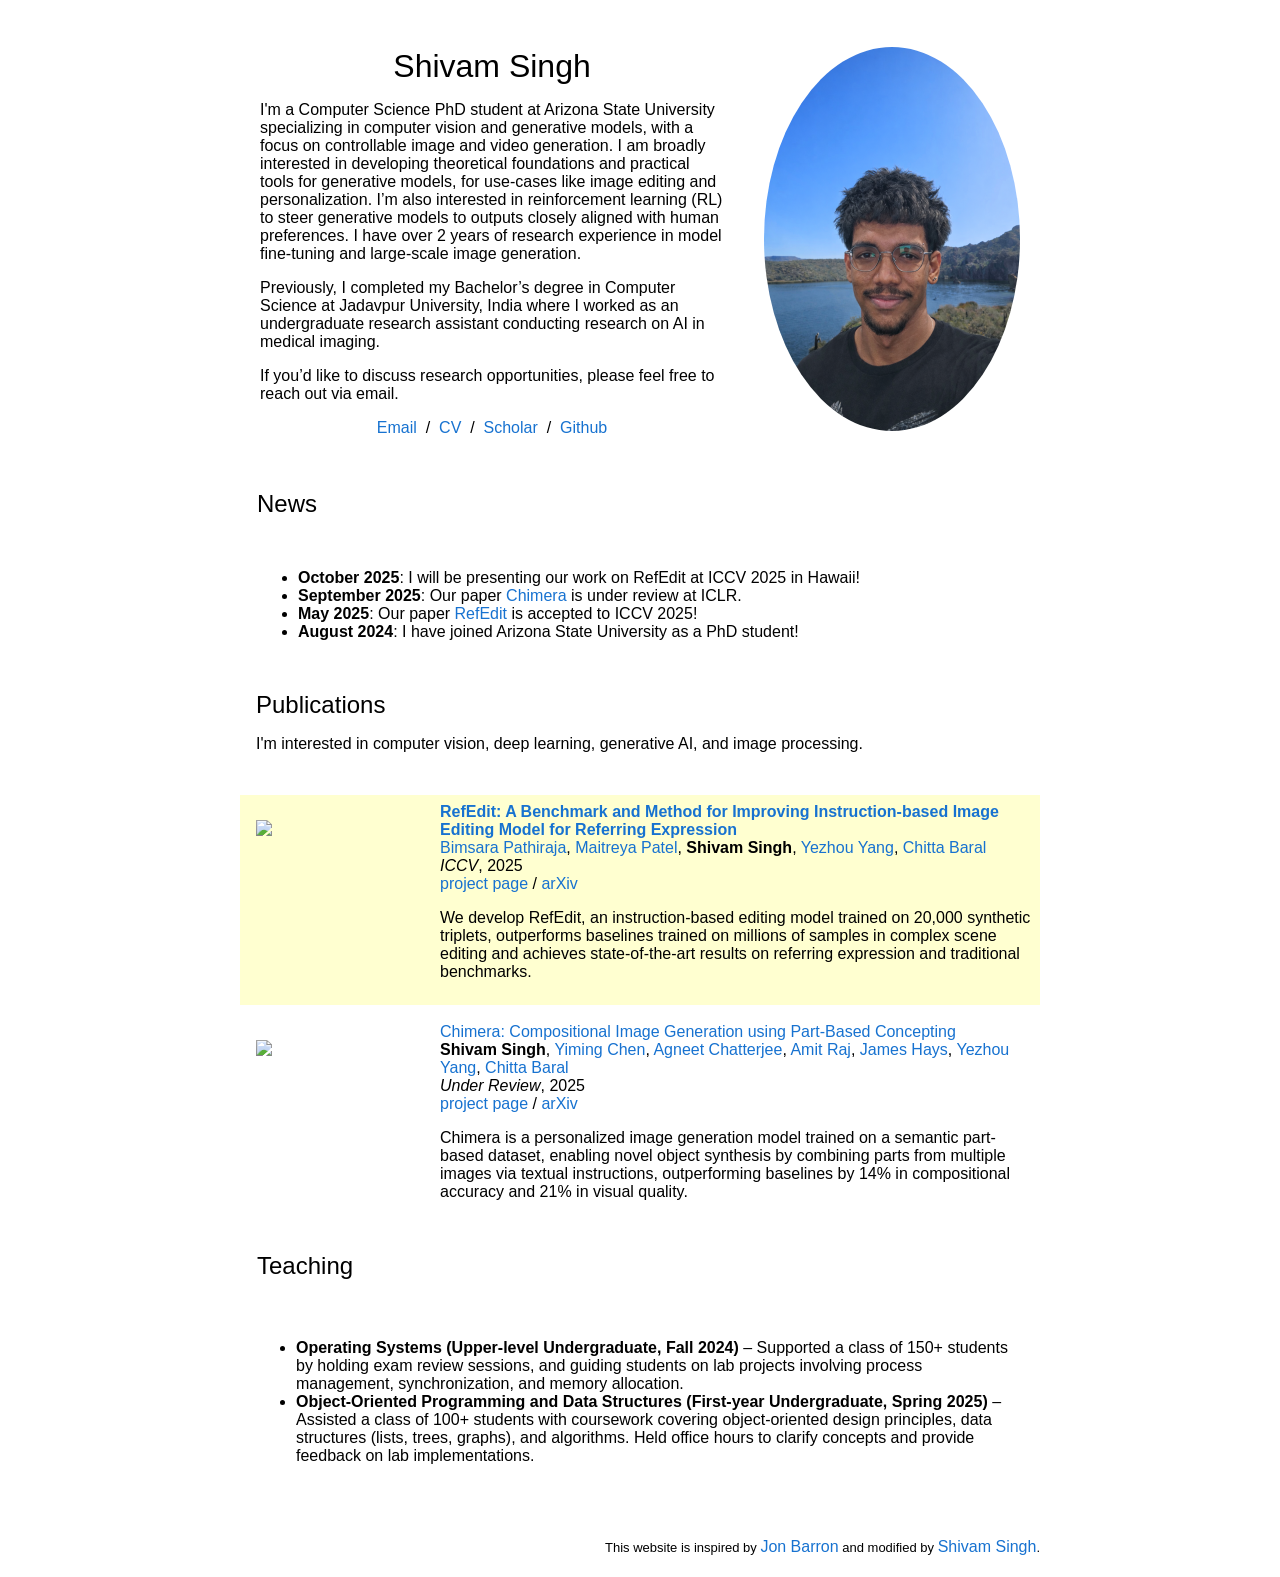
==== index.html @ a2d361d3 "updated pfp" ====
<!DOCTYPE HTML>
<html lang="en">

<head>
  <meta http-equiv="Content-Type" content="text/html; charset=UTF-8">

  <title>Shivam Singh</title>

  <meta name="author" content="Shivam Singh">
  <meta name="viewport" content="width=device-width, initial-scale=1">
  <link rel="shortcut icon" href="images/favicon/favicon.ico" type="image/x-icon">
  <link rel="stylesheet" type="text/css" href="stylesheet.css">

</head>

<body>
  <table
    style="width:100%;max-width:800px;border:0px;border-spacing:0px;border-collapse:separate;margin-right:auto;margin-left:auto;">
    <tbody>
      <tr style="padding:0px">
        <td style="padding:0px">
          <table
            style="width:100%;border:0px;border-spacing:0px;border-collapse:separate;margin-right:auto;margin-left:auto;">
            <tbody>
              <tr style="padding:0px">
                <td style="padding:2.5%;width:63%;vertical-align:middle">
                  <p class="name" style="text-align: center;">
                    Shivam Singh
                  </p>
                  <p>
                    <!-- I'm a Computer Science PhD student at <a href="https://deepmind.google/">Arizona State University/a> in San Francisco, where I lead a small team that mostly works on <a href="https://www.matthewtancik.com/nerf">NeRF</a>.
		At Google I've worked on <a href="https://www.google.com/glass/start/">Glass</a>,  <a href="https://ai.googleblog.com/2014/04/lens-blur-in-new-google-camera-app.html">Lens Blur</a>, <a href="https://ai.googleblog.com/2014/10/hdr-low-light-and-high-dynamic-range.html">HDR+</a>, <a href="https://blog.google/products/google-ar-vr/introducing-next-generation-jump/">VR</a>, <a href="https://ai.googleblog.com/2017/10/portrait-mode-on-pixel-2-and-pixel-2-xl.html">Portrait Mode</a>, <a href="https://ai.googleblog.com/2020/12/portrait-light-enhancing-portrait.html">Portrait Light</a>, <a href="https://blog.google/products/maps/three-maps-updates-io-2022/">Maps</a>, and <a href="https://research.google/blog/bringing-3d-shoppable-products-online-with-generative-ai/">Shopping</a>.
		I did my PhD at <a href="http://www.eecs.berkeley.edu/">UC Berkeley</a>, where I was advised by <a href="http://www.cs.berkeley.edu/~malik/">Jitendra Malik</a>.
		I've received the <a href="https://www.thecvf.com/?page_id=413#YRA">PAMI Young Researcher Award</a>. -->

                    I'm a Computer Science PhD student at Arizona State University specializing in computer vision and
                    generative models, with a focus on controllable
                    image and video generation. I am broadly interested in developing theoretical foundations and
                    practical tools for
                    generative models, for use-cases like image editing and personalization. I’m also interested in
                    reinforcement
                    learning (RL) to steer generative models to outputs closely aligned with human
                    preferences. I have over 2
                    years of research experience in model fine-tuning and large-scale image generation.
                  </p>
                  <p>Previously, I completed my Bachelor’s degree in Computer Science at Jadavpur University, India
                    where I worked as an undergraduate research assistant conducting research on AI in medical imaging.
                  </p>
                  <p>If you’d like to discuss research opportunities, please feel free to reach out via email.</p>

                  <p style="text-align:center">
                    <a href="mailto:ssing631@asu.edu">Email</a> &nbsp;/&nbsp;
                    <a href="data/CV_shibu__Copy_.pdf">CV</a> &nbsp;/&nbsp;
                    <a href="https://scholar.google.com/citations?user=wT13mC4AAAAJ&hl=en">Scholar</a> &nbsp;/&nbsp;
                    <a href="https://github.com/shivamsingh-gpu/">Github</a>
                  </p>
                </td>
                <td style="padding:2.5%;width:37%;max-width:37%">
                  <a href="images/pfp.png"><img style="width:100%;max-width:100%;object-fit: cover; border-radius: 50%;"
                      alt="profile photo" src="images/pfp.png" class="hoverZoomLink"></a>
                </td>
              </tr>
            </tbody>
          </table>
          <table style="width:100%; margin:0 auto; border:0; border-spacing:0; padding:16px;">
            <tbody>
              <tr>
                <td>
                  <h2>News</h2>
                </td>
              </tr>
            </tbody>
          </table>
          <table>
            <tr>
              <td style="padding:16px;width:100%;vertical-align:middle">
                <ul>
                  <li><strong>October 2025</strong>: I will be presenting our work on RefEdit at ICCV 2025 in Hawaii!
                  </li>
                  <li><strong>September 2025</strong>: Our paper <a
                      href="https://chimera-compositional-image-generation.vercel.app">Chimera</a> is under review at
                    ICLR.</li>
                  <li><strong>May 2025</strong>: Our paper <a href="https://refedit.vercel.app">RefEdit</a> is accepted
                    to ICCV 2025!</li>
                  <li><strong>August 2024</strong>: I have joined Arizona State University as a PhD student!</li>
                </ul>
              </td>
            </tr>
          </table>


          <table
            style="width:100%;border:0px;border-spacing:0px;border-collapse:separate;margin-right:auto;margin-left:auto;">
            <tbody>
              <tr>
                <td style="padding:16px;width:100%;vertical-align:middle">
                  <h2>Publications</h2>
                  <p>
                    I'm interested in computer vision, deep learning, generative AI, and image processing.
                  </p>
                </td>
              </tr>
            </tbody>
          </table>
          <table
            style="width:100%;border:0px;border-spacing:0px 10px;border-collapse:separate;margin-right:auto;margin-left:auto;">
            <tbody>


              <tr onmouseout="bolt3d_stop()" onmouseover="bolt3d_start()" bgcolor="#ffffd0">
                <td style="padding:16px;width:20%;vertical-align:middle">
                  <div class="one">
                    <img src='images/eval2.pdf' width="160">
                  </div>
                  <script type="text/javascript">
                    function bolt3d_start() {
                      document.getElementById('bolt3d_image').style.opacity = "1";
                    }

                    function bolt3d_stop() {
                      document.getElementById('bolt3d_image').style.opacity = "0";
                    }
                    bolt3d_stop()
                  </script>
                </td>
                <td style="padding:8px;width:80%;vertical-align:middle">
                  <a href="https://refedit.vercel.app">
                    <span class="papertitle">RefEdit: A Benchmark and Method for Improving Instruction-based Image
                      Editing Model for Referring Expression</span>
                  </a>
                  <br>
                  <a href="https://scholar.google.com/citations?hl=en&user=7ViSGnIAAAAJ">Bimsara Pathiraja</a>,
                  <a href="https://maitreyapatel.com">Maitreya Patel</a>,
                  <strong>Shivam Singh</strong>,
                  <a href="https://faculty.engineering.asu.edu/yezhouyang/">Yezhou Yang</a>,

                  <a href="https://scholar.google.com/citations?user=9Yd716IAAAAJ&hl=en">Chitta Baral</a>
                  <br>
                  <em>ICCV</em>, 2025
                  <br>
                  <a href="https://refedit.vercel.app">project page</a>
                  /
                  <a href="https://arxiv.org/pdf/2506.03448">arXiv</a>
                  <p></p>
                  <p>
                    We develop RefEdit, an instruction-based editing model trained on 20,000 synthetic triplets,
                    outperforms baselines trained on millions of samples in complex scene editing and achieves
                    state-of-the-art results on referring expression and traditional benchmarks.
                  </p>
                </td>
              </tr>


              <tr onmouseout="ever_stop()" onmouseover="ever_start()">
                <td style="padding:16px;width:20%;vertical-align:middle">
                  <div class="one">
                    <div class="two" id='ever_image'>
                      <img src='images/teaser-figure.drawio.png' width=100%>
                    </div>
                    <img src='images/teaser-figure.drawio.png' width=100%>
                  </div>
                  <script type="text/javascript">
                    function ever_start() {
                      document.getElementById('ever_image').style.opacity = "1";
                    }

                    function ever_stop() {
                      document.getElementById('ever_image').style.opacity = "0";
                    }
                    ever_stop()
                  </script>
                </td>
                <td style="padding:8px;width:80%;vertical-align:middle">
                  <a href="https://chimera-compositional-image-generation.vercel.app>
                    <span class=" papertitle">Chimera: Compositional Image Generation using Part-Based Concepting
                    </span>
                  </a>
                  <br>
                  <strong>Shivam Singh</strong>,
                  <a href="https://spectraorder.github.io">Yiming Chen</a>,
                  <a href="https://agneetchatterjee.com">Agneet Chatterjee</a>,
                  <a href="https://dorverbin.github.io/">Amit Raj</a>,
                  <a href="https://scholar.google.com/citations?user=ozNFrecAAAAJ&hl=en">James Hays</a>,
                  <a href="https://faculty.engineering.asu.edu/yezhouyang/">Yezhou Yang</a>,
                  <a href="https://scholar.google.com/citations?user=9Yd716IAAAAJ&hl=en">Chitta Baral</a>
                  <br>
                  <em>Under Review</em>, 2025 &nbsp
                  <br>
                  <a href="https://chimera-compositional-image-generation.vercel.app">project page</a>
                  /
                  <a href="https://arxiv.org/abs/2510.18083">arXiv</a>
                  <p></p>
                  <p>
                    Chimera is a personalized image generation model trained on a semantic part-based dataset, enabling
                    novel object synthesis by combining parts from multiple images via textual instructions,
                    outperforming baselines by 14% in compositional accuracy and 21% in visual quality.
                  </p>
                </td>
              </tr>

            </tbody>
          </table>
          <table style="width:100%; margin:0 auto; border:0; border-spacing:0; padding:16px;">
            <tbody>
              <tr>
                <td>
                  <h2>Teaching</h2>
                </td>
              </tr>
            </tbody>
          </table>
          <table
            style="width:100%;border:0px;border-spacing:0px 10px;border-collapse:separate;margin-right:auto;margin-left:auto;">
            <tbody>
              <tr>
                <td style="padding:16px;width:100%;vertical-align:middle">
                  <ul>
                    <li>
                      <strong>Operating Systems (Upper-level Undergraduate, Fall 2024)</strong> – Supported a class of
                      150+ students by holding exam review sessions, and guiding students on lab projects involving
                      process management, synchronization, and memory allocation.
                    </li>
                    <li>
                      <strong>Object-Oriented Programming and Data Structures (First-year Undergraduate, Spring
                        2025)</strong> – Assisted a class of 100+ students with coursework covering object-oriented
                      design principles, data structures (lists, trees, graphs), and algorithms. Held office hours to
                      clarify concepts and provide feedback on lab implementations.
                    </li>
                  </ul>
                </td>
              </tr>
            </tbody>
          </table>
          <table
            style="width:100%;border:0px;border-spacing:0px;border-collapse:separate;margin-right:auto;margin-left:auto;">
            <tbody>
              <tr>
                <td style="padding:0px">
                  <br>
                  <p style="text-align:right;font-size:small;">
                    This website is inspired by <a href="http://jonbarron.github.io">Jon Barron</a> and modified by <a
                      href=mailto:ssing631@asu.edu>Shivam Singh</a>.

                  </p>
                </td>
              </tr>
            </tbody>
          </table>
        </td>
      </tr>
  </table>
</body>

</html>
---- stylesheet.css ----
/* latin-ext */
@font-face {
  font-family: 'Lato';
  font-style: italic;
  font-weight: 400;
  src: local('Lato Italic'), local('Lato-Italic'), url(https://fonts.gstatic.com/s/lato/v15/S6u8w4BMUTPHjxsAUi-qNiXg7eU0.woff2) format('woff2');
  unicode-range: U+0100-024F, U+0259, U+1E00-1EFF, U+2020, U+20A0-20AB, U+20AD-20CF, U+2113, U+2C60-2C7F, U+A720-A7FF;
}
/* latin */
@font-face {
  font-family: 'Lato';
  font-style: italic;
  font-weight: 400;
  src: local('Lato Italic'), local('Lato-Italic'), url(https://fonts.gstatic.com/s/lato/v15/S6u8w4BMUTPHjxsAXC-qNiXg7Q.woff2) format('woff2');
  unicode-range: U+0000-00FF, U+0131, U+0152-0153, U+02BB-02BC, U+02C6, U+02DA, U+02DC, U+2000-206F, U+2074, U+20AC, U+2122, U+2191, U+2193, U+2212, U+2215, U+FEFF, U+FFFD;
}
/* latin-ext */
@font-face {
  font-family: 'Lato';
  font-style: italic;
  font-weight: 700;
  src: local('Lato Bold Italic'), local('Lato-BoldItalic'), url(https://fonts.gstatic.com/s/lato/v15/S6u_w4BMUTPHjxsI5wq_FQftx9897sxZ.woff2) format('woff2');
  unicode-range: U+0100-024F, U+0259, U+1E00-1EFF, U+2020, U+20A0-20AB, U+20AD-20CF, U+2113, U+2C60-2C7F, U+A720-A7FF;
}
/* latin */
@font-face {
  font-family: 'Lato';
  font-style: italic;
  font-weight: 700;
  src: local('Lato Bold Italic'), local('Lato-BoldItalic'), url(https://fonts.gstatic.com/s/lato/v15/S6u_w4BMUTPHjxsI5wq_Gwftx9897g.woff2) format('woff2');
  unicode-range: U+0000-00FF, U+0131, U+0152-0153, U+02BB-02BC, U+02C6, U+02DA, U+02DC, U+2000-206F, U+2074, U+20AC, U+2122, U+2191, U+2193, U+2212, U+2215, U+FEFF, U+FFFD;
}
/* latin-ext */
@font-face {
  font-family: 'Lato';
  font-style: normal;
  font-weight: 400;
  src: local('Lato Regular'), local('Lato-Regular'), url(https://fonts.gstatic.com/s/lato/v15/S6uyw4BMUTPHjxAwXiWtFCfQ7A.woff2) format('woff2');
  unicode-range: U+0100-024F, U+0259, U+1E00-1EFF, U+2020, U+20A0-20AB, U+20AD-20CF, U+2113, U+2C60-2C7F, U+A720-A7FF;
}
/* latin */
@font-face {
  font-family: 'Lato';
  font-style: normal;
  font-weight: 400;
  src: local('Lato Regular'), local('Lato-Regular'), url(https://fonts.gstatic.com/s/lato/v15/S6uyw4BMUTPHjx4wXiWtFCc.woff2) format('woff2');
  unicode-range: U+0000-00FF, U+0131, U+0152-0153, U+02BB-02BC, U+02C6, U+02DA, U+02DC, U+2000-206F, U+2074, U+20AC, U+2122, U+2191, U+2193, U+2212, U+2215, U+FEFF, U+FFFD;
}
/* latin-ext */
@font-face {
  font-family: 'Lato';
  font-style: normal;
  font-weight: 700;
  src: local('Lato Bold'), local('Lato-Bold'), url(https://fonts.gstatic.com/s/lato/v15/S6u9w4BMUTPHh6UVSwaPGQ3q5d0N7w.woff2) format('woff2');
  unicode-range: U+0100-024F, U+0259, U+1E00-1EFF, U+2020, U+20A0-20AB, U+20AD-20CF, U+2113, U+2C60-2C7F, U+A720-A7FF;
}
/* latin */
@font-face {
  font-family: 'Lato';
  font-style: normal;
  font-weight: 700;
  src: local('Lato Bold'), local('Lato-Bold'), url(https://fonts.gstatic.com/s/lato/v15/S6u9w4BMUTPHh6UVSwiPGQ3q5d0.woff2) format('woff2');
  unicode-range: U+0000-00FF, U+0131, U+0152-0153, U+02BB-02BC, U+02C6, U+02DA, U+02DC, U+2000-206F, U+2074, U+20AC, U+2122, U+2191, U+2193, U+2212, U+2215, U+FEFF, U+FFFD;
}

a {
  color: #1772d0;
  text-decoration: none;
}

a:focus,
a:hover {
  color: #f09228;
  text-decoration: none;
}



body,
td,
th,
tr,
p,
a {
  font-family: 'Lato', Verdana, Helvetica, sans-serif;
  font-size: 16px;
}

strong {
  font-family: 'Lato', Verdana, Helvetica, sans-serif;
  font-size: 16px;
}

h2 {
  margin: 0;
  font-weight: normal;
  font-family: 'Lato', Verdana, Helvetica, sans-serif;
  font-size: 24px;
}

.papertitle {
  font-family: 'Lato', Verdana, Helvetica, sans-serif;
  font-size: 16px;
  font-weight: 700;
}

.name {
  padding-top: 20px;
  margin: 0;
  font-family: 'Lato', Verdana, Helvetica, sans-serif;
  font-size: 32px;
}

.one {
  width: 160px;
  height: 160px;
  position: relative;
}

.two {
  width: 160px;
  height: 160px;
  position: absolute;
  transition: opacity .2s ease-in-out;
  -moz-transition: opacity .2s ease-in-out;
  -webkit-transition: opacity .2s ease-in-out;
}

.fade {
  transition: opacity .2s ease-in-out;
  -moz-transition: opacity .2s ease-in-out;
  -webkit-transition: opacity .2s ease-in-out;
}

span.highlight {
  background-color: #ffffd0;
}

.colored-box {
    color: black;
    padding: 20px;
    display: inline-block;
    border-radius: 10px;
}
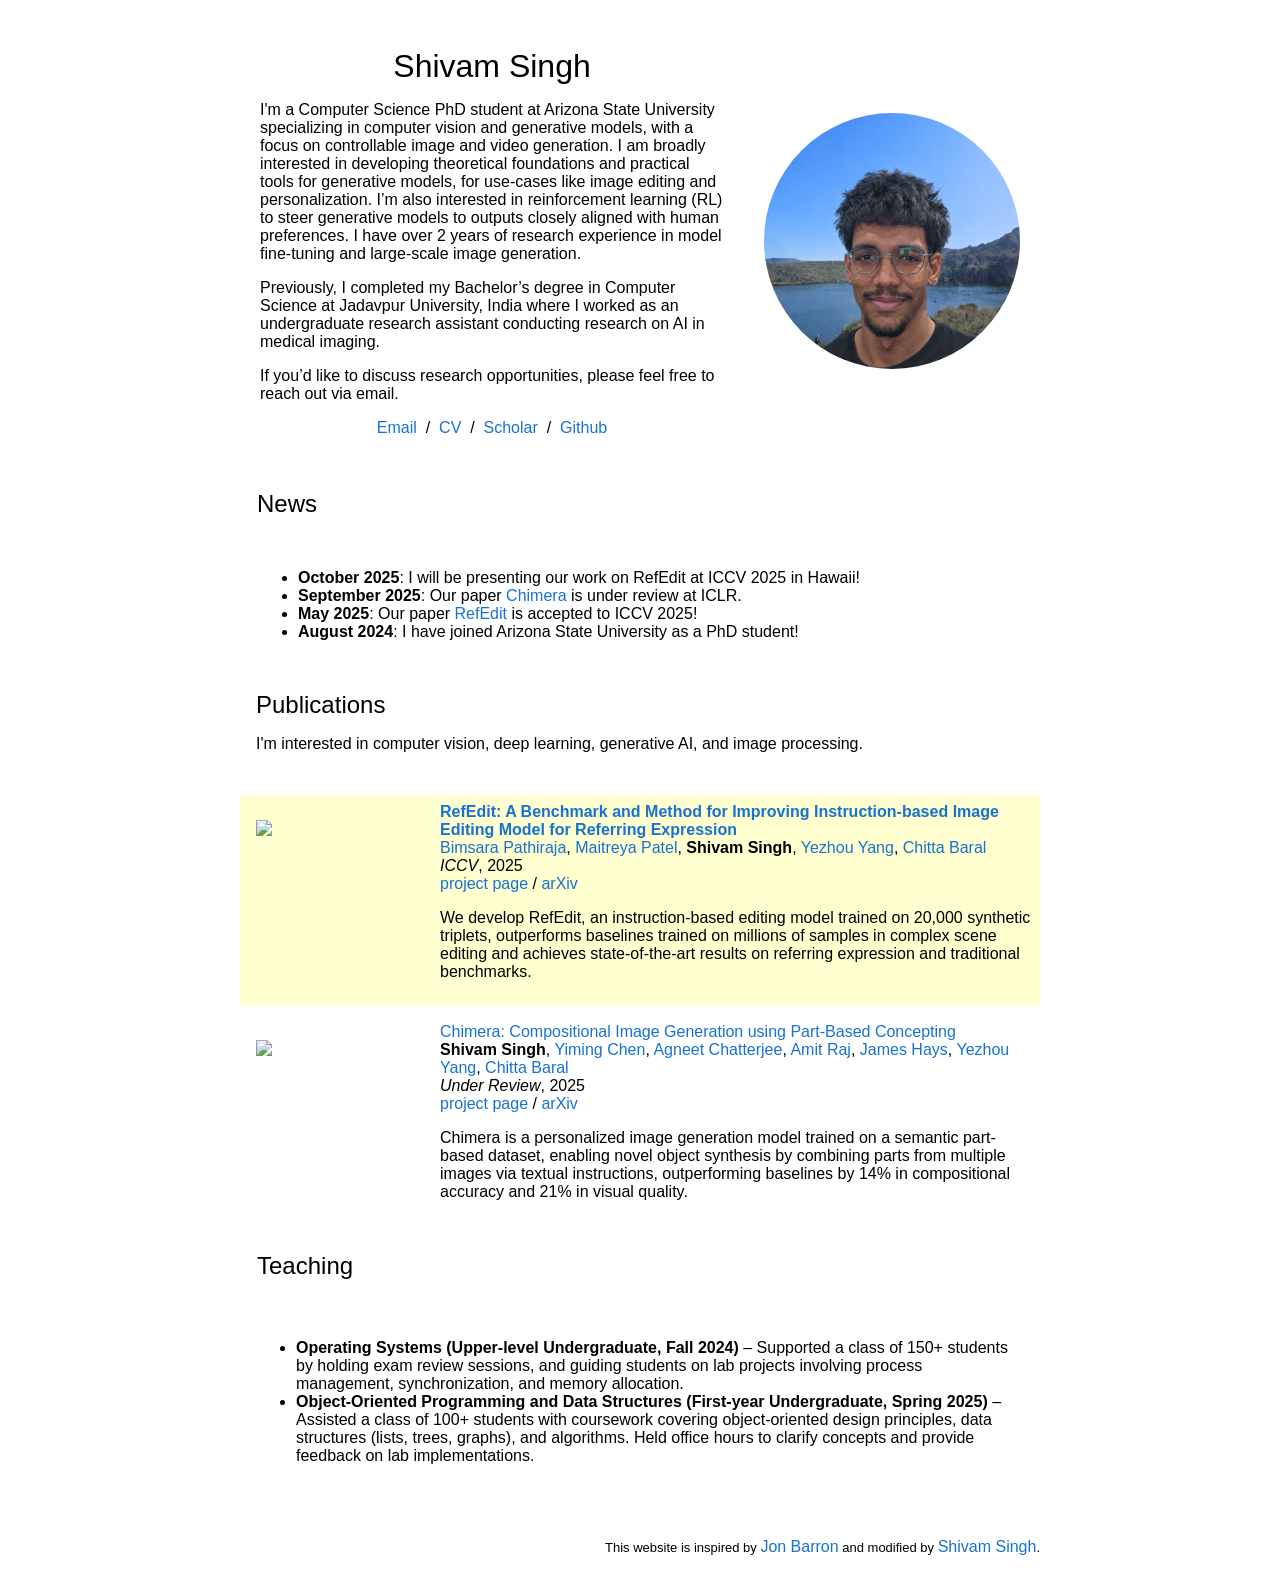
==== commit d55818a8: "updated pfp" ====
--- a/index.html
+++ b/index.html
@@ -56,7 +56,7 @@
                   </p>
                 </td>
                 <td style="padding:2.5%;width:37%;max-width:37%">
-                  <a href="images/pfp.png"><img style="width:100%;max-width:100%;object-fit: cover; border-radius: 50%;"
+                  <a href="images/pfp.png"><img style="width:100%;max-width:100%;aspect-ratio:1 / 1;object-fit:cover;border-radius:50%;display:block;"
                       alt="profile photo" src="images/pfp.png" class="hoverZoomLink"></a>
                 </td>
               </tr>
@@ -251,4 +251,4 @@
   </table>
 </body>
 
-</html>+</html>
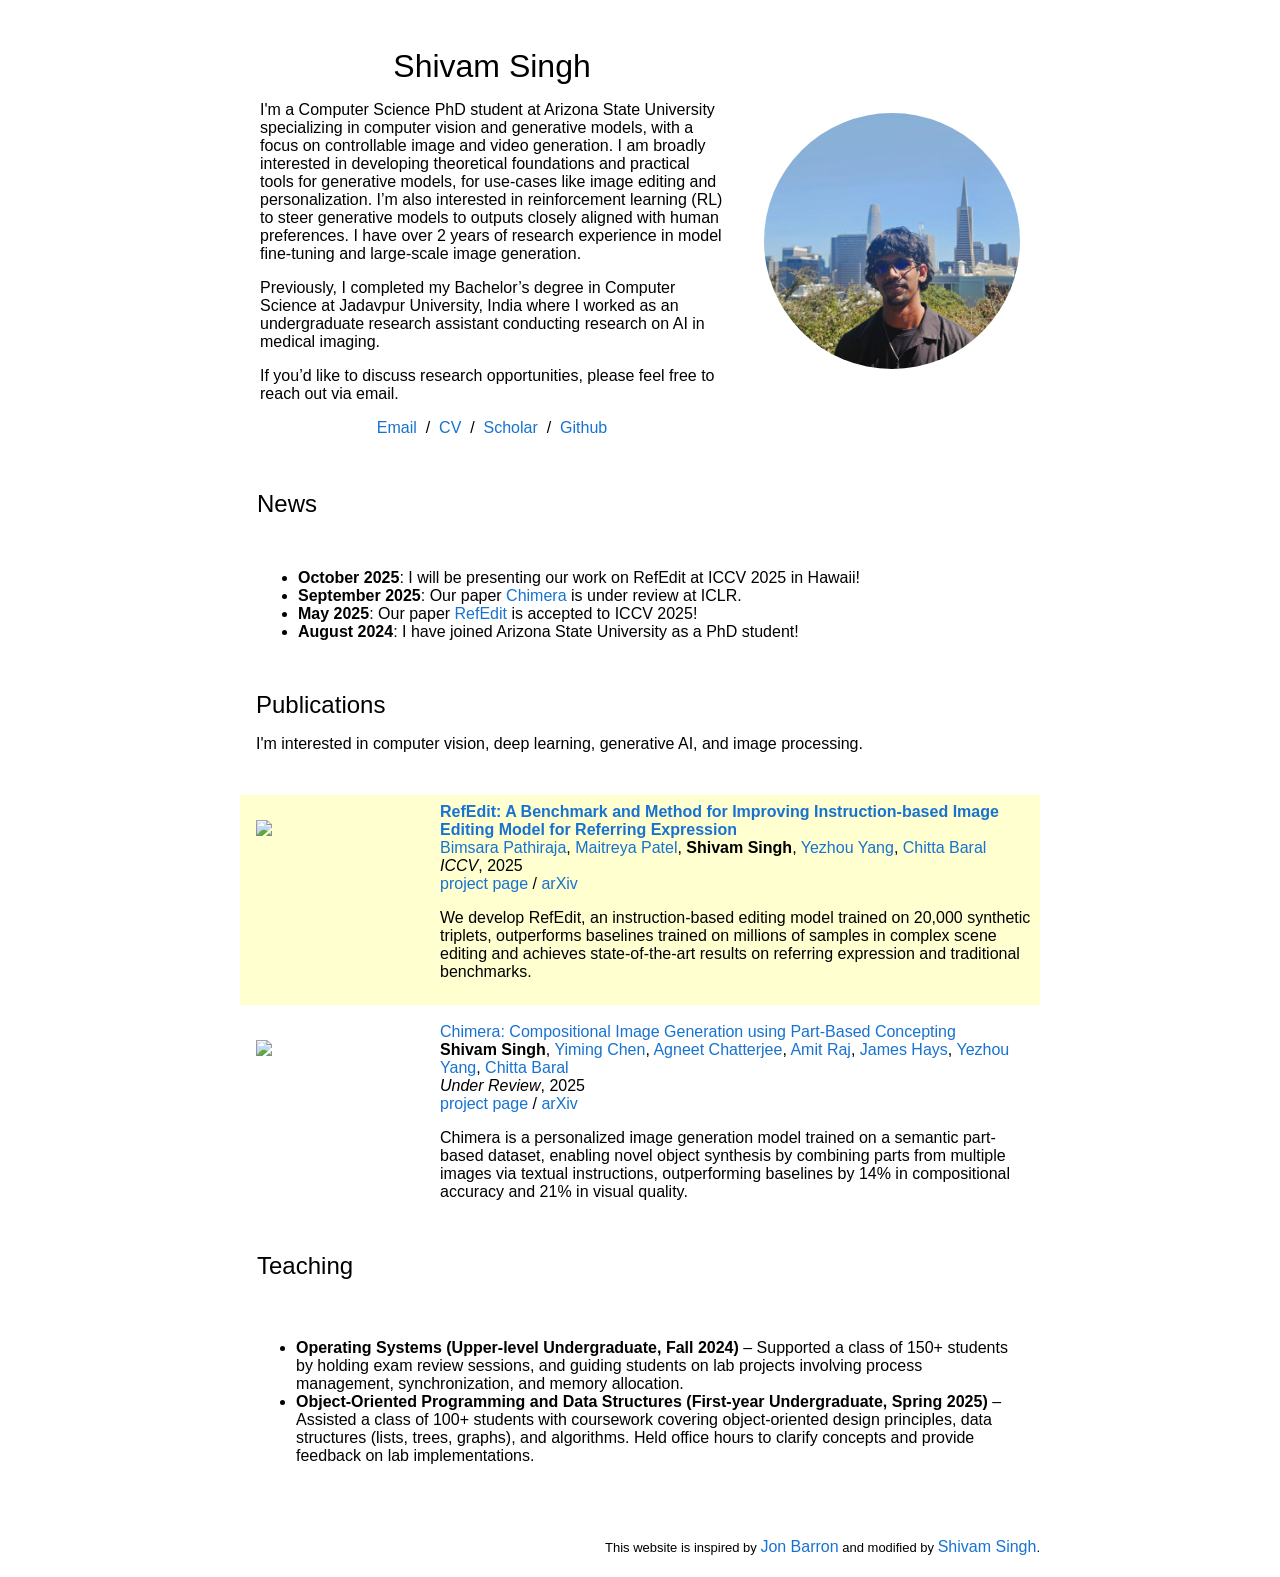
==== commit 3e258698: "Update profile photo" ====
--- a/index.html
+++ b/index.html
@@ -56,8 +56,8 @@
                   </p>
                 </td>
                 <td style="padding:2.5%;width:37%;max-width:37%">
-                  <a href="images/pfp.png"><img style="width:100%;max-width:100%;aspect-ratio:1 / 1;object-fit:cover;border-radius:50%;display:block;"
-                      alt="profile photo" src="images/pfp.png" class="hoverZoomLink"></a>
+                  <a href="images/pfp.jpg"><img style="width:100%;max-width:100%;aspect-ratio:1 / 1;object-fit:cover;border-radius:50%;display:block;"
+                      alt="profile photo" src="images/pfp.jpg" class="hoverZoomLink"></a>
                 </td>
               </tr>
             </tbody>
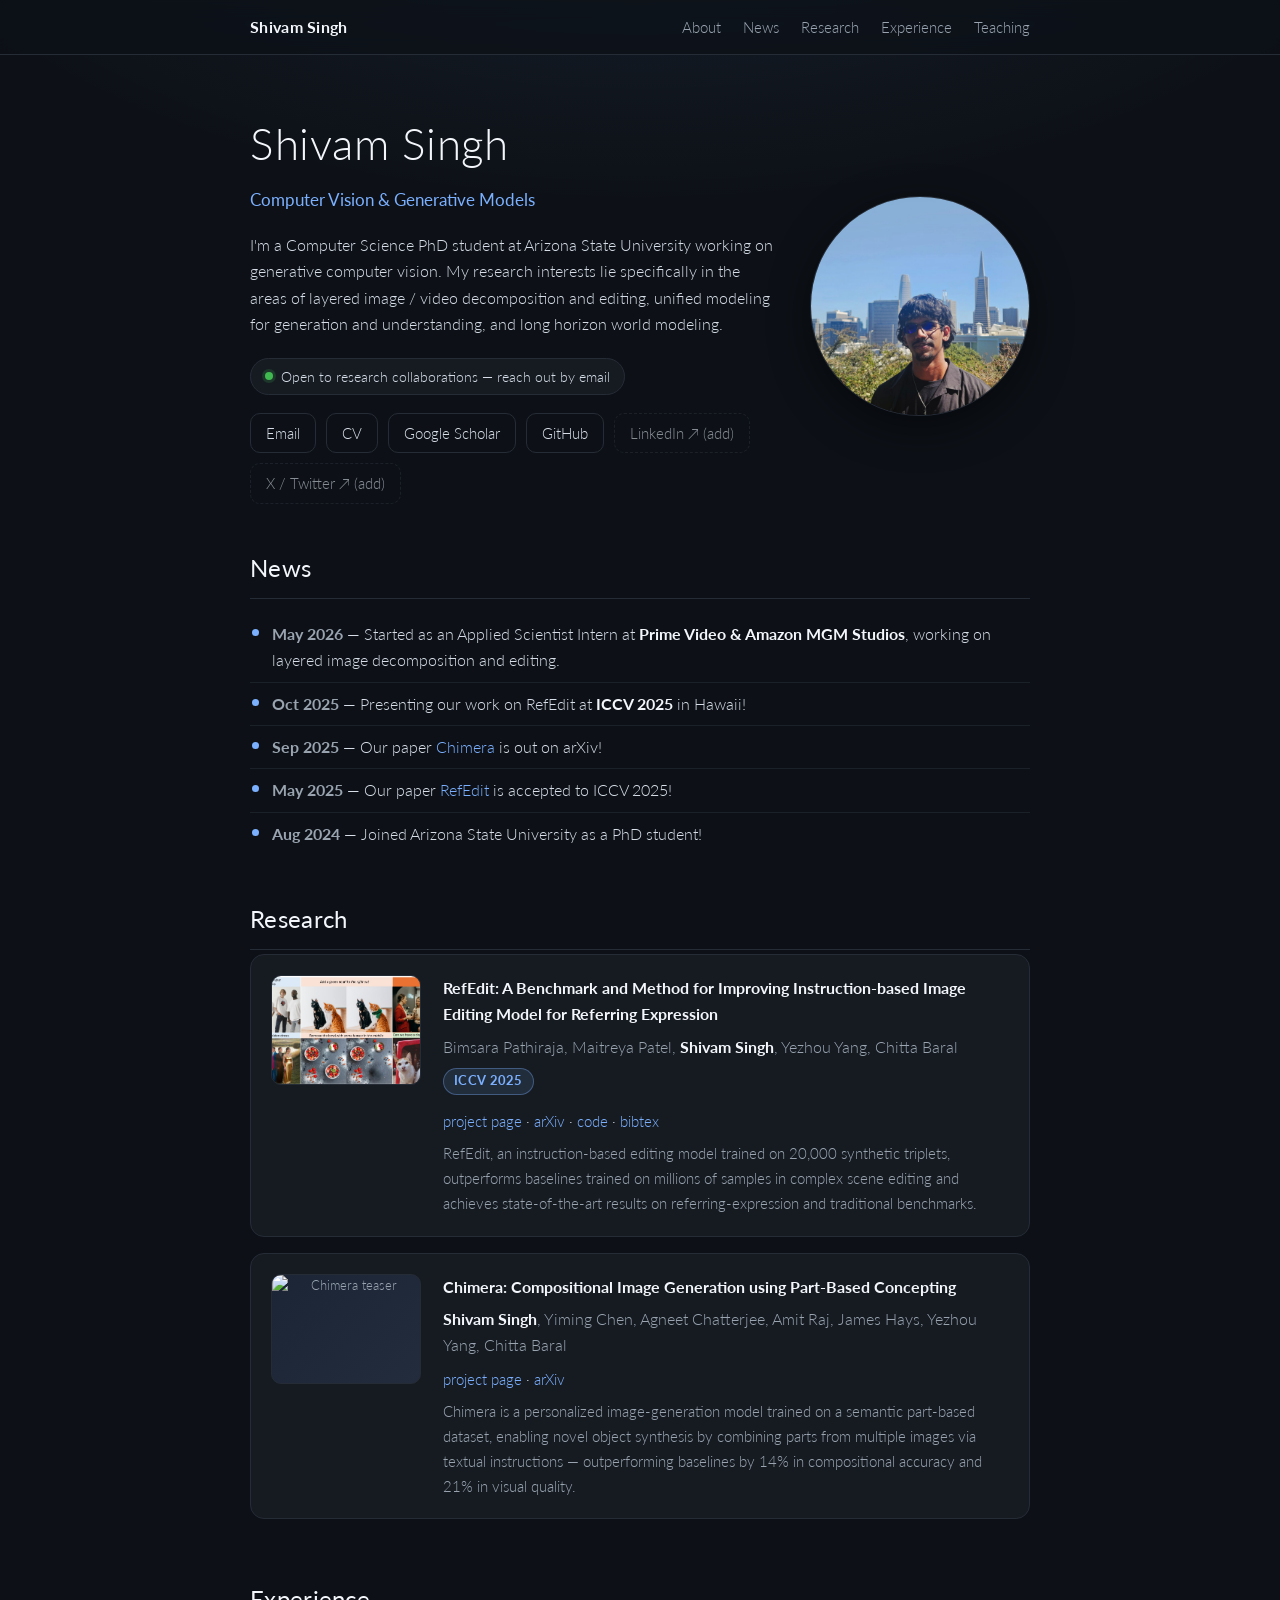
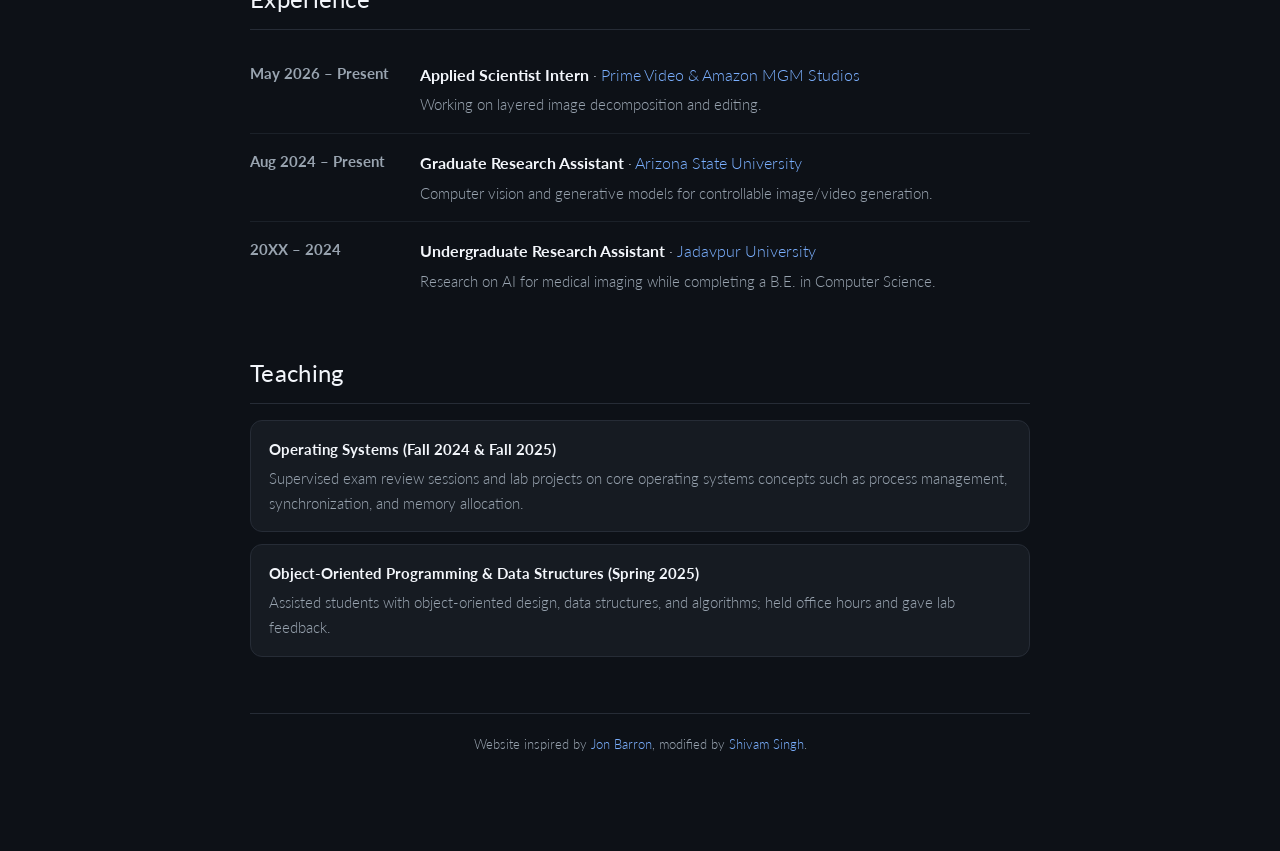
==== commit 59424838: "redesign homepage: dark theme, drop projects section Replace table-based layout with the new dark th" ====
--- a/index.html
+++ b/index.html
@@ -3,252 +3,446 @@
 
 <head>
   <meta http-equiv="Content-Type" content="text/html; charset=UTF-8">
-
   <title>Shivam Singh</title>
-
   <meta name="author" content="Shivam Singh">
   <meta name="viewport" content="width=device-width, initial-scale=1">
   <link rel="shortcut icon" href="images/favicon/favicon.ico" type="image/x-icon">
-  <link rel="stylesheet" type="text/css" href="stylesheet.css">
-
+  <meta name="color-scheme" content="dark">
+  <link rel="preconnect" href="https://fonts.googleapis.com">
+  <link rel="preconnect" href="https://fonts.gstatic.com" crossorigin>
+  <link href="https://fonts.googleapis.com/css2?family=Lato:wght@300;400;700;900&display=swap" rel="stylesheet">
+  <style>
+    :root {
+      color-scheme: dark;
+      --bg: #0d1117;
+      --bg-elevated: #161b22;
+      --bg-elevated-hover: #1c2330;
+      --border: #262c36;
+      --border-hover: #3a4453;
+      --text: #d7dee8;
+      --text-muted: #99a4b0;
+      --heading: #f3f6fb;
+      --accent: #7bb0ff;
+      --accent-hover: #ffb877;
+      --maxw: 820px;
+    }
+
+    * { box-sizing: border-box; }
+
+    html { background-color: var(--bg); scroll-behavior: smooth; }
+
+    body {
+      margin: 0;
+      background-color: var(--bg);
+      background-image: radial-gradient(1100px 520px at 50% -160px, rgba(123, 176, 255, 0.10), transparent 70%);
+      background-repeat: no-repeat;
+      color: var(--text);
+      font-family: 'Lato', Verdana, Helvetica, sans-serif;
+      font-weight: 300;
+      font-size: 16px;
+      line-height: 1.65;
+      -webkit-font-smoothing: antialiased;
+      -moz-osx-font-smoothing: grayscale;
+      text-rendering: optimizeLegibility;
+    }
+
+    a { color: var(--accent); text-decoration: none; transition: color .15s ease; }
+    a:hover, a:focus { color: var(--accent-hover); }
+    strong { color: var(--heading); font-weight: 700; }
+    p { margin: 0 0 14px; }
+
+    /* ---------- Sticky nav ---------- */
+    .nav {
+      position: sticky;
+      top: 0;
+      z-index: 50;
+      backdrop-filter: saturate(140%) blur(10px);
+      -webkit-backdrop-filter: saturate(140%) blur(10px);
+      background: rgba(13, 17, 23, 0.72);
+      border-bottom: 1px solid var(--border);
+    }
+    .nav-inner {
+      max-width: var(--maxw);
+      margin: 0 auto;
+      padding: 14px 20px;
+      display: flex;
+      align-items: center;
+      justify-content: space-between;
+      gap: 16px;
+    }
+    .nav-name { color: var(--heading); font-weight: 700; letter-spacing: .3px; }
+    .nav-links { display: flex; gap: 22px; flex-wrap: wrap; }
+    .nav-links a { color: var(--text-muted); font-size: 15px; }
+    .nav-links a:hover { color: var(--accent); }
+
+    /* ---------- Layout ---------- */
+    .wrap { max-width: var(--maxw); margin: 0 auto; padding: 0 20px 96px; }
+    section { padding-top: 44px; }
+
+    h2.section-title {
+      color: var(--heading);
+      font-weight: 400;
+      font-size: 24px;
+      letter-spacing: .3px;
+      margin: 0 0 4px;
+      padding-bottom: 10px;
+      border-bottom: 1px solid var(--border);
+    }
+
+    /* ---------- Hero ---------- */
+    .hero {
+      display: flex;
+      gap: 36px;
+      align-items: center;
+      padding-top: 52px;
+    }
+    .hero-text { flex: 1 1 auto; }
+    .hero h1 {
+      color: var(--heading);
+      font-weight: 300;
+      font-size: 44px;
+      letter-spacing: .5px;
+      margin: 0 0 6px;
+    }
+    .hero .role {
+      color: var(--accent);
+      font-weight: 400;
+      font-size: 17px;
+      margin: 0 0 18px;
+    }
+    .hero .bio { color: var(--text); }
+    .photo {
+      flex: 0 0 220px;
+      width: 220px;
+      height: 220px;
+    }
+    .photo img {
+      width: 100%;
+      height: 100%;
+      object-fit: cover;
+      border-radius: 50%;
+      border: 1px solid var(--border);
+      box-shadow: 0 12px 38px rgba(0, 0, 0, 0.5);
+      transition: transform .35s ease, box-shadow .35s ease;
+    }
+    .photo img:hover {
+      transform: scale(1.03);
+      box-shadow: 0 16px 48px rgba(123, 176, 255, 0.28);
+    }
+
+    /* status chip + links */
+    .chip {
+      display: inline-flex;
+      align-items: center;
+      gap: 8px;
+      margin-top: 6px;
+      padding: 6px 14px;
+      font-size: 14px;
+      color: var(--text);
+      background: var(--bg-elevated);
+      border: 1px solid var(--border);
+      border-radius: 999px;
+    }
+    .chip .dot { width: 8px; height: 8px; border-radius: 50%; background: #3fb950; box-shadow: 0 0 0 3px rgba(63,185,80,.18); }
+
+    .links {
+      margin-top: 18px;
+      display: flex;
+      flex-wrap: wrap;
+      gap: 10px;
+    }
+    .links a {
+      padding: 7px 15px;
+      border: 1px solid var(--border);
+      border-radius: 10px;
+      color: var(--text);
+      font-size: 15px;
+      transition: border-color .18s ease, background .18s ease, color .18s ease;
+    }
+    .links a:hover { border-color: var(--accent); color: var(--accent); background: rgba(123,176,255,.08); }
+    .links .placeholder { opacity: .6; border-style: dashed; }
+
+    /* ---------- News ---------- */
+    .news { list-style: none; margin: 14px 0 0; padding: 0; }
+    .news li {
+      position: relative;
+      padding: 8px 0 8px 22px;
+      color: var(--text);
+      border-bottom: 1px solid rgba(38,44,54,.6);
+    }
+    .news li:last-child { border-bottom: 0; }
+    .news li::before {
+      content: "";
+      position: absolute;
+      left: 2px; top: 16px;
+      width: 7px; height: 7px;
+      border-radius: 50%;
+      background: var(--accent);
+    }
+    .news .date { color: var(--text-muted); font-weight: 700; }
+
+    /* ---------- Research / cards ---------- */
+    .interests { color: var(--text-muted); margin: 14px 0 22px; }
+    .paper {
+      display: flex;
+      gap: 22px;
+      padding: 20px;
+      margin-bottom: 16px;
+      background: var(--bg-elevated);
+      border: 1px solid var(--border);
+      border-radius: 14px;
+      transition: background .2s ease, border-color .2s ease, transform .2s ease;
+    }
+    .paper:hover { background: var(--bg-elevated-hover); border-color: var(--border-hover); transform: translateY(-2px); }
+    .paper .thumb {
+      flex: 0 0 150px;
+      width: 150px;
+      height: 110px;
+      border-radius: 10px;
+      overflow: hidden;
+      border: 1px solid var(--border);
+      background: linear-gradient(135deg, #1b2536, #232c3d);
+      display: flex;
+      align-items: center;
+      justify-content: center;
+      color: var(--text-muted);
+      font-size: 13px;
+      text-align: center;
+    }
+    .paper .thumb img { width: 100%; height: 100%; object-fit: cover; display: block; }
+    .paper .info { flex: 1 1 auto; min-width: 0; }
+    .paper .ptitle { color: var(--heading); font-weight: 700; font-size: 16px; }
+    .paper .authors { margin: 6px 0; color: var(--text-muted); }
+    .badge {
+      display: inline-block;
+      padding: 2px 10px;
+      font-size: 12.5px;
+      font-weight: 700;
+      letter-spacing: .3px;
+      color: var(--accent);
+      background: rgba(123,176,255,.12);
+      border: 1px solid rgba(123,176,255,.35);
+      border-radius: 999px;
+    }
+    .badge.review { color: #ffb877; background: rgba(255,184,119,.12); border-color: rgba(255,184,119,.35); }
+    .paper .plinks { margin: 8px 0; font-size: 15px; }
+    .paper .plinks a { color: var(--accent); }
+    .paper .summary { color: var(--text-muted); font-size: 15px; margin: 6px 0 0; }
+
+    /* ---------- Projects ---------- */
+    .projects-grid {
+      display: grid;
+      grid-template-columns: repeat(2, 1fr);
+      gap: 16px;
+      margin-top: 18px;
+    }
+    .project {
+      display: flex;
+      flex-direction: column;
+      padding: 18px 20px;
+      background: var(--bg-elevated);
+      border: 1px solid var(--border);
+      border-radius: 14px;
+      transition: background .2s ease, border-color .2s ease, transform .2s ease;
+    }
+    .project:hover { background: var(--bg-elevated-hover); border-color: var(--border-hover); transform: translateY(-2px); }
+    .project h3 { color: var(--heading); font-weight: 700; font-size: 16px; margin: 0 0 8px; }
+    .project p { color: var(--text-muted); font-size: 15px; margin: 0 0 14px; flex: 1 1 auto; }
+    .project .tags { display: flex; flex-wrap: wrap; gap: 6px; margin-bottom: 12px; }
+    .project .tag {
+      font-size: 12px;
+      color: var(--text-muted);
+      border: 1px solid var(--border);
+      border-radius: 6px;
+      padding: 2px 9px;
+    }
+    .project .plinks { font-size: 14.5px; }
+    .project .plinks a { color: var(--accent); }
+
+    /* ---------- Experience ---------- */
+    .exp { list-style: none; margin: 16px 0 0; padding: 0; }
+    .exp li {
+      padding: 16px 0;
+      border-bottom: 1px solid rgba(38,44,54,.6);
+      display: flex;
+      gap: 20px;
+      flex-wrap: wrap;
+    }
+    .exp li:last-child { border-bottom: 0; }
+    .exp .when { flex: 0 0 150px; color: var(--text-muted); font-weight: 700; font-size: 14.5px; }
+    .exp .what { flex: 1 1 320px; }
+    .exp .what .role { color: var(--heading); font-weight: 700; }
+    .exp .what .org { color: var(--accent); }
+    .exp .what p { color: var(--text-muted); font-size: 15px; margin: 4px 0 0; }
+
+    /* ---------- Teaching ---------- */
+    .teach { list-style: none; margin: 16px 0 0; padding: 0; }
+    .teach li {
+      padding: 16px 18px;
+      margin-bottom: 12px;
+      background: var(--bg-elevated);
+      border: 1px solid var(--border);
+      border-radius: 12px;
+      color: var(--text-muted);
+      font-size: 15px;
+    }
+    .teach li strong { display: block; margin-bottom: 4px; }
+
+    footer {
+      margin-top: 56px;
+      padding-top: 20px;
+      border-top: 1px solid var(--border);
+      color: var(--text-muted);
+      font-size: 13px;
+      text-align: center;
+    }
+
+    .note {
+      max-width: var(--maxw);
+      margin: 20px auto 0;
+      padding: 12px 20px;
+      color: #ffb877;
+      font-size: 13px;
+    }
+
+    @media (max-width: 680px) {
+      .hero { flex-direction: column-reverse; align-items: flex-start; text-align: left; }
+      .photo { flex-basis: 150px; width: 150px; height: 150px; }
+      .hero h1 { font-size: 34px; }
+      .nav-links { display: none; }
+      .paper { flex-direction: column; }
+      .paper .thumb { width: 100%; flex-basis: auto; height: 150px; }
+      .exp .when { flex-basis: auto; }
+    }
+  </style>
 </head>
 
 <body>
-  <table
-    style="width:100%;max-width:800px;border:0px;border-spacing:0px;border-collapse:separate;margin-right:auto;margin-left:auto;">
-    <tbody>
-      <tr style="padding:0px">
-        <td style="padding:0px">
-          <table
-            style="width:100%;border:0px;border-spacing:0px;border-collapse:separate;margin-right:auto;margin-left:auto;">
-            <tbody>
-              <tr style="padding:0px">
-                <td style="padding:2.5%;width:63%;vertical-align:middle">
-                  <p class="name" style="text-align: center;">
-                    Shivam Singh
-                  </p>
-                  <p>
-                    <!-- I'm a Computer Science PhD student at <a href="https://deepmind.google/">Arizona State University/a> in San Francisco, where I lead a small team that mostly works on <a href="https://www.matthewtancik.com/nerf">NeRF</a>.
-		At Google I've worked on <a href="https://www.google.com/glass/start/">Glass</a>,  <a href="https://ai.googleblog.com/2014/04/lens-blur-in-new-google-camera-app.html">Lens Blur</a>, <a href="https://ai.googleblog.com/2014/10/hdr-low-light-and-high-dynamic-range.html">HDR+</a>, <a href="https://blog.google/products/google-ar-vr/introducing-next-generation-jump/">VR</a>, <a href="https://ai.googleblog.com/2017/10/portrait-mode-on-pixel-2-and-pixel-2-xl.html">Portrait Mode</a>, <a href="https://ai.googleblog.com/2020/12/portrait-light-enhancing-portrait.html">Portrait Light</a>, <a href="https://blog.google/products/maps/three-maps-updates-io-2022/">Maps</a>, and <a href="https://research.google/blog/bringing-3d-shoppable-products-online-with-generative-ai/">Shopping</a>.
-		I did my PhD at <a href="http://www.eecs.berkeley.edu/">UC Berkeley</a>, where I was advised by <a href="http://www.cs.berkeley.edu/~malik/">Jitendra Malik</a>.
-		I've received the <a href="https://www.thecvf.com/?page_id=413#YRA">PAMI Young Researcher Award</a>. -->
-
-                    I'm a Computer Science PhD student at Arizona State University specializing in computer vision and
-                    generative models, with a focus on controllable
-                    image and video generation. I am broadly interested in developing theoretical foundations and
-                    practical tools for
-                    generative models, for use-cases like image editing and personalization. I’m also interested in
-                    reinforcement
-                    learning (RL) to steer generative models to outputs closely aligned with human
-                    preferences. I have over 2
-                    years of research experience in model fine-tuning and large-scale image generation.
-                  </p>
-                  <p>Previously, I completed my Bachelor’s degree in Computer Science at Jadavpur University, India
-                    where I worked as an undergraduate research assistant conducting research on AI in medical imaging.
-                  </p>
-                  <p>If you’d like to discuss research opportunities, please feel free to reach out via email.</p>
-
-                  <p style="text-align:center">
-                    <a href="mailto:ssing631@asu.edu">Email</a> &nbsp;/&nbsp;
-                    <a href="data/CV_shibu__Copy_.pdf">CV</a> &nbsp;/&nbsp;
-                    <a href="https://scholar.google.com/citations?user=wT13mC4AAAAJ&hl=en">Scholar</a> &nbsp;/&nbsp;
-                    <a href="https://github.com/shivamsingh-gpu/">Github</a>
-                  </p>
-                </td>
-                <td style="padding:2.5%;width:37%;max-width:37%">
-                  <a href="images/pfp.jpg"><img style="width:100%;max-width:100%;aspect-ratio:1 / 1;object-fit:cover;border-radius:50%;display:block;"
-                      alt="profile photo" src="images/pfp.jpg" class="hoverZoomLink"></a>
-                </td>
-              </tr>
-            </tbody>
-          </table>
-          <table style="width:100%; margin:0 auto; border:0; border-spacing:0; padding:16px;">
-            <tbody>
-              <tr>
-                <td>
-                  <h2>News</h2>
-                </td>
-              </tr>
-            </tbody>
-          </table>
-          <table>
-            <tr>
-              <td style="padding:16px;width:100%;vertical-align:middle">
-                <ul>
-                  <li><strong>October 2025</strong>: I will be presenting our work on RefEdit at ICCV 2025 in Hawaii!
-                  </li>
-                  <li><strong>September 2025</strong>: Our paper <a
-                      href="https://chimera-compositional-image-generation.vercel.app">Chimera</a> is under review at
-                    ICLR.</li>
-                  <li><strong>May 2025</strong>: Our paper <a href="https://refedit.vercel.app">RefEdit</a> is accepted
-                    to ICCV 2025!</li>
-                  <li><strong>August 2024</strong>: I have joined Arizona State University as a PhD student!</li>
-                </ul>
-              </td>
-            </tr>
-          </table>
-
-
-          <table
-            style="width:100%;border:0px;border-spacing:0px;border-collapse:separate;margin-right:auto;margin-left:auto;">
-            <tbody>
-              <tr>
-                <td style="padding:16px;width:100%;vertical-align:middle">
-                  <h2>Publications</h2>
-                  <p>
-                    I'm interested in computer vision, deep learning, generative AI, and image processing.
-                  </p>
-                </td>
-              </tr>
-            </tbody>
-          </table>
-          <table
-            style="width:100%;border:0px;border-spacing:0px 10px;border-collapse:separate;margin-right:auto;margin-left:auto;">
-            <tbody>
-
-
-              <tr onmouseout="bolt3d_stop()" onmouseover="bolt3d_start()" bgcolor="#ffffd0">
-                <td style="padding:16px;width:20%;vertical-align:middle">
-                  <div class="one">
-                    <img src='images/eval2.pdf' width="160">
-                  </div>
-                  <script type="text/javascript">
-                    function bolt3d_start() {
-                      document.getElementById('bolt3d_image').style.opacity = "1";
-                    }
-
-                    function bolt3d_stop() {
-                      document.getElementById('bolt3d_image').style.opacity = "0";
-                    }
-                    bolt3d_stop()
-                  </script>
-                </td>
-                <td style="padding:8px;width:80%;vertical-align:middle">
-                  <a href="https://refedit.vercel.app">
-                    <span class="papertitle">RefEdit: A Benchmark and Method for Improving Instruction-based Image
-                      Editing Model for Referring Expression</span>
-                  </a>
-                  <br>
-                  <a href="https://scholar.google.com/citations?hl=en&user=7ViSGnIAAAAJ">Bimsara Pathiraja</a>,
-                  <a href="https://maitreyapatel.com">Maitreya Patel</a>,
-                  <strong>Shivam Singh</strong>,
-                  <a href="https://faculty.engineering.asu.edu/yezhouyang/">Yezhou Yang</a>,
-
-                  <a href="https://scholar.google.com/citations?user=9Yd716IAAAAJ&hl=en">Chitta Baral</a>
-                  <br>
-                  <em>ICCV</em>, 2025
-                  <br>
-                  <a href="https://refedit.vercel.app">project page</a>
-                  /
-                  <a href="https://arxiv.org/pdf/2506.03448">arXiv</a>
-                  <p></p>
-                  <p>
-                    We develop RefEdit, an instruction-based editing model trained on 20,000 synthetic triplets,
-                    outperforms baselines trained on millions of samples in complex scene editing and achieves
-                    state-of-the-art results on referring expression and traditional benchmarks.
-                  </p>
-                </td>
-              </tr>
-
-
-              <tr onmouseout="ever_stop()" onmouseover="ever_start()">
-                <td style="padding:16px;width:20%;vertical-align:middle">
-                  <div class="one">
-                    <div class="two" id='ever_image'>
-                      <img src='images/teaser-figure.drawio.png' width=100%>
-                    </div>
-                    <img src='images/teaser-figure.drawio.png' width=100%>
-                  </div>
-                  <script type="text/javascript">
-                    function ever_start() {
-                      document.getElementById('ever_image').style.opacity = "1";
-                    }
-
-                    function ever_stop() {
-                      document.getElementById('ever_image').style.opacity = "0";
-                    }
-                    ever_stop()
-                  </script>
-                </td>
-                <td style="padding:8px;width:80%;vertical-align:middle">
-                  <a href="https://chimera-compositional-image-generation.vercel.app>
-                    <span class=" papertitle">Chimera: Compositional Image Generation using Part-Based Concepting
-                    </span>
-                  </a>
-                  <br>
-                  <strong>Shivam Singh</strong>,
-                  <a href="https://spectraorder.github.io">Yiming Chen</a>,
-                  <a href="https://agneetchatterjee.com">Agneet Chatterjee</a>,
-                  <a href="https://dorverbin.github.io/">Amit Raj</a>,
-                  <a href="https://scholar.google.com/citations?user=ozNFrecAAAAJ&hl=en">James Hays</a>,
-                  <a href="https://faculty.engineering.asu.edu/yezhouyang/">Yezhou Yang</a>,
-                  <a href="https://scholar.google.com/citations?user=9Yd716IAAAAJ&hl=en">Chitta Baral</a>
-                  <br>
-                  <em>Under Review</em>, 2025 &nbsp
-                  <br>
-                  <a href="https://chimera-compositional-image-generation.vercel.app">project page</a>
-                  /
-                  <a href="https://arxiv.org/abs/2510.18083">arXiv</a>
-                  <p></p>
-                  <p>
-                    Chimera is a personalized image generation model trained on a semantic part-based dataset, enabling
-                    novel object synthesis by combining parts from multiple images via textual instructions,
-                    outperforming baselines by 14% in compositional accuracy and 21% in visual quality.
-                  </p>
-                </td>
-              </tr>
-
-            </tbody>
-          </table>
-          <table style="width:100%; margin:0 auto; border:0; border-spacing:0; padding:16px;">
-            <tbody>
-              <tr>
-                <td>
-                  <h2>Teaching</h2>
-                </td>
-              </tr>
-            </tbody>
-          </table>
-          <table
-            style="width:100%;border:0px;border-spacing:0px 10px;border-collapse:separate;margin-right:auto;margin-left:auto;">
-            <tbody>
-              <tr>
-                <td style="padding:16px;width:100%;vertical-align:middle">
-                  <ul>
-                    <li>
-                      <strong>Operating Systems (Upper-level Undergraduate, Fall 2024)</strong> – Supported a class of
-                      150+ students by holding exam review sessions, and guiding students on lab projects involving
-                      process management, synchronization, and memory allocation.
-                    </li>
-                    <li>
-                      <strong>Object-Oriented Programming and Data Structures (First-year Undergraduate, Spring
-                        2025)</strong> – Assisted a class of 100+ students with coursework covering object-oriented
-                      design principles, data structures (lists, trees, graphs), and algorithms. Held office hours to
-                      clarify concepts and provide feedback on lab implementations.
-                    </li>
-                  </ul>
-                </td>
-              </tr>
-            </tbody>
-          </table>
-          <table
-            style="width:100%;border:0px;border-spacing:0px;border-collapse:separate;margin-right:auto;margin-left:auto;">
-            <tbody>
-              <tr>
-                <td style="padding:0px">
-                  <br>
-                  <p style="text-align:right;font-size:small;">
-                    This website is inspired by <a href="http://jonbarron.github.io">Jon Barron</a> and modified by <a
-                      href=mailto:ssing631@asu.edu>Shivam Singh</a>.
-
-                  </p>
-                </td>
-              </tr>
-            </tbody>
-          </table>
-        </td>
-      </tr>
-  </table>
+  <nav class="nav">
+    <div class="nav-inner">
+      <span class="nav-name">Shivam Singh</span>
+      <div class="nav-links">
+        <a href="#about">About</a>
+        <a href="#news">News</a>
+        <a href="#research">Research</a>
+        <a href="#experience">Experience</a>
+        <a href="#teaching">Teaching</a>
+      </div>
+    </div>
+  </nav>
+
+  <div class="wrap">
+
+    <!-- ============ HERO / ABOUT ============ -->
+    <section id="about" class="hero">
+      <div class="hero-text">
+        <h1>Shivam Singh</h1>
+        <p class="role">Computer Vision &amp; Generative Models</p>
+        <p class="bio">
+          I'm a Computer Science PhD student at Arizona State University working on generative computer vision. My research interests lie specifically in  the areas of layered image / video decomposition and editing, unified modeling for generation and understanding, and long horizon world modeling.
+        </p>
+        <span class="chip"><span class="dot"></span> Open to research collaborations — reach out by email</span>
+        <div class="links">
+          <a href="mailto:ssing631@asu.edu">Email</a>
+          <a href="data/CV_shibu__Copy_.pdf">CV</a>
+          <a href="https://scholar.google.com/citations?user=wT13mC4AAAAJ&hl=en">Google Scholar</a>
+          <a href="https://github.com/shivamsingh-gpu/">GitHub</a>
+          <a class="placeholder" href="#">LinkedIn ↗ (add)</a>
+          <a class="placeholder" href="#">X / Twitter ↗ (add)</a>
+        </div>
+      </div>
+      <div class="photo">
+        <a href="images/pfp.jpg"><img src="images/pfp.jpg" alt="Shivam Singh"></a>
+      </div>
+    </section>
+
+    <!-- ============ NEWS ============ -->
+    <section id="news">
+      <h2 class="section-title">News</h2>
+      <ul class="news">
+        <li><span class="date">May 2026</span> — Started as an Applied Scientist Intern at <strong>Prime Video &amp; Amazon MGM Studios</strong>, working on layered image decomposition and editing.</li>
+        <li><span class="date">Oct 2025</span> — Presenting our work on RefEdit at <strong>ICCV 2025</strong> in Hawaii!</li>
+        <li><span class="date">Sep 2025</span> — Our paper <a href="https://chimera-compositional-image-generation.vercel.app">Chimera</a> is out on arXiv!</li>
+        <li><span class="date">May 2025</span> — Our paper <a href="https://refedit.vercel.app">RefEdit</a> is accepted to ICCV 2025!</li>
+        <li><span class="date">Aug 2024</span> — Joined Arizona State University as a PhD student!</li>
+      </ul>
+    </section>
+
+    <!-- ============ RESEARCH / PUBLICATIONS ============ -->
+    <section id="research">
+      <h2 class="section-title">Research</h2>
+
+      <div class="paper">
+        <div class="thumb"><img src="images/refedit-teaser.jpg" alt="RefEdit teaser"></div>
+        <div class="info">
+          <a href="https://refedit.vercel.app"><span class="ptitle">RefEdit: A Benchmark and Method for Improving Instruction-based Image Editing Model for Referring Expression</span></a>
+          <p class="authors">Bimsara Pathiraja, Maitreya Patel, <strong>Shivam Singh</strong>, Yezhou Yang, Chitta Baral</p>
+          <p><span class="badge">ICCV 2025</span></p>
+          <p class="plinks"><a href="https://refedit.vercel.app">project page</a> · <a href="https://arxiv.org/pdf/2506.03448">arXiv</a> · <a href="#">code</a> · <a href="#">bibtex</a></p>
+          <p class="summary">RefEdit, an instruction-based editing model trained on 20,000 synthetic triplets, outperforms baselines trained on millions of samples in complex scene editing and achieves state-of-the-art results on referring-expression and traditional benchmarks.</p>
+        </div>
+      </div>
+
+      <div class="paper">
+        <div class="thumb"><img src="images/teaser-figure.drawio.png" alt="Chimera teaser"></div>
+        <div class="info">
+          <a href="https://chimera-compositional-image-generation.vercel.app"><span class="ptitle">Chimera: Compositional Image Generation using Part-Based Concepting</span></a>
+          <p class="authors"><strong>Shivam Singh</strong>, Yiming Chen, Agneet Chatterjee, Amit Raj, James Hays, Yezhou Yang, Chitta Baral</p>
+      
+          <p class="plinks"><a href="https://chimera-compositional-image-generation.vercel.app">project page</a> · <a href="https://arxiv.org/abs/2510.18083">arXiv</a></p>
+          <p class="summary">Chimera is a personalized image-generation model trained on a semantic part-based dataset, enabling novel object synthesis by combining parts from multiple images via textual instructions — outperforming baselines by 14% in compositional accuracy and 21% in visual quality.</p>
+        </div>
+      </div>
+    </section>
+
+    <!-- ============ EXPERIENCE ============ -->
+    <section id="experience">
+      <h2 class="section-title">Experience</h2>
+      <ul class="exp">
+        <li>
+          <div class="when">May 2026 – Present</div>
+          <div class="what">
+            <span class="role">Applied Scientist Intern</span> · <span class="org">Prime Video & Amazon MGM Studios</span>
+          <p>Working on layered image decomposition and editing.</p>
+          </div>
+        </li>
+        <li>
+          <div class="when">Aug 2024 – Present</div>
+          <div class="what">
+            <span class="role">Graduate Research Assistant</span> · <span class="org">Arizona State University</span>
+            <p>Computer vision and generative models for controllable image/video generation.</p>
+          </div>
+        </li>
+        <li>
+          <div class="when">20XX – 2024</div>
+          <div class="what">
+            <span class="role">Undergraduate Research Assistant</span> · <span class="org">Jadavpur University</span>
+            <p>Research on AI for medical imaging while completing a B.E. in Computer Science.</p>
+          </div>
+        </li>
+      </ul>
+    </section>
+
+    <!-- ============ TEACHING ============ -->
+    <section id="teaching">
+      <h2 class="section-title">Teaching</h2>
+      <ul class="teach">
+        <li>
+          <strong>Operating Systems <italic> (Fall 2024 & Fall 2025)</italic></strong>
+          Supervised exam review sessions and lab projects on core operating systems concepts such as process management, synchronization, and memory allocation.
+        </li>
+        <li>
+          <strong>Object-Oriented Programming &amp; Data Structures  (Spring 2025)</strong>
+          Assisted students with object-oriented design, data structures, and algorithms; held office hours and gave lab feedback.
+        </li>
+      </ul>
+    </section>
+
+    <footer>
+      Website inspired by <a href="http://jonbarron.github.io">Jon Barron</a>, modified by <a href="mailto:ssing631@asu.edu">Shivam Singh</a>.
+    </footer>
+
+  </div>
 </body>
 
 </html>
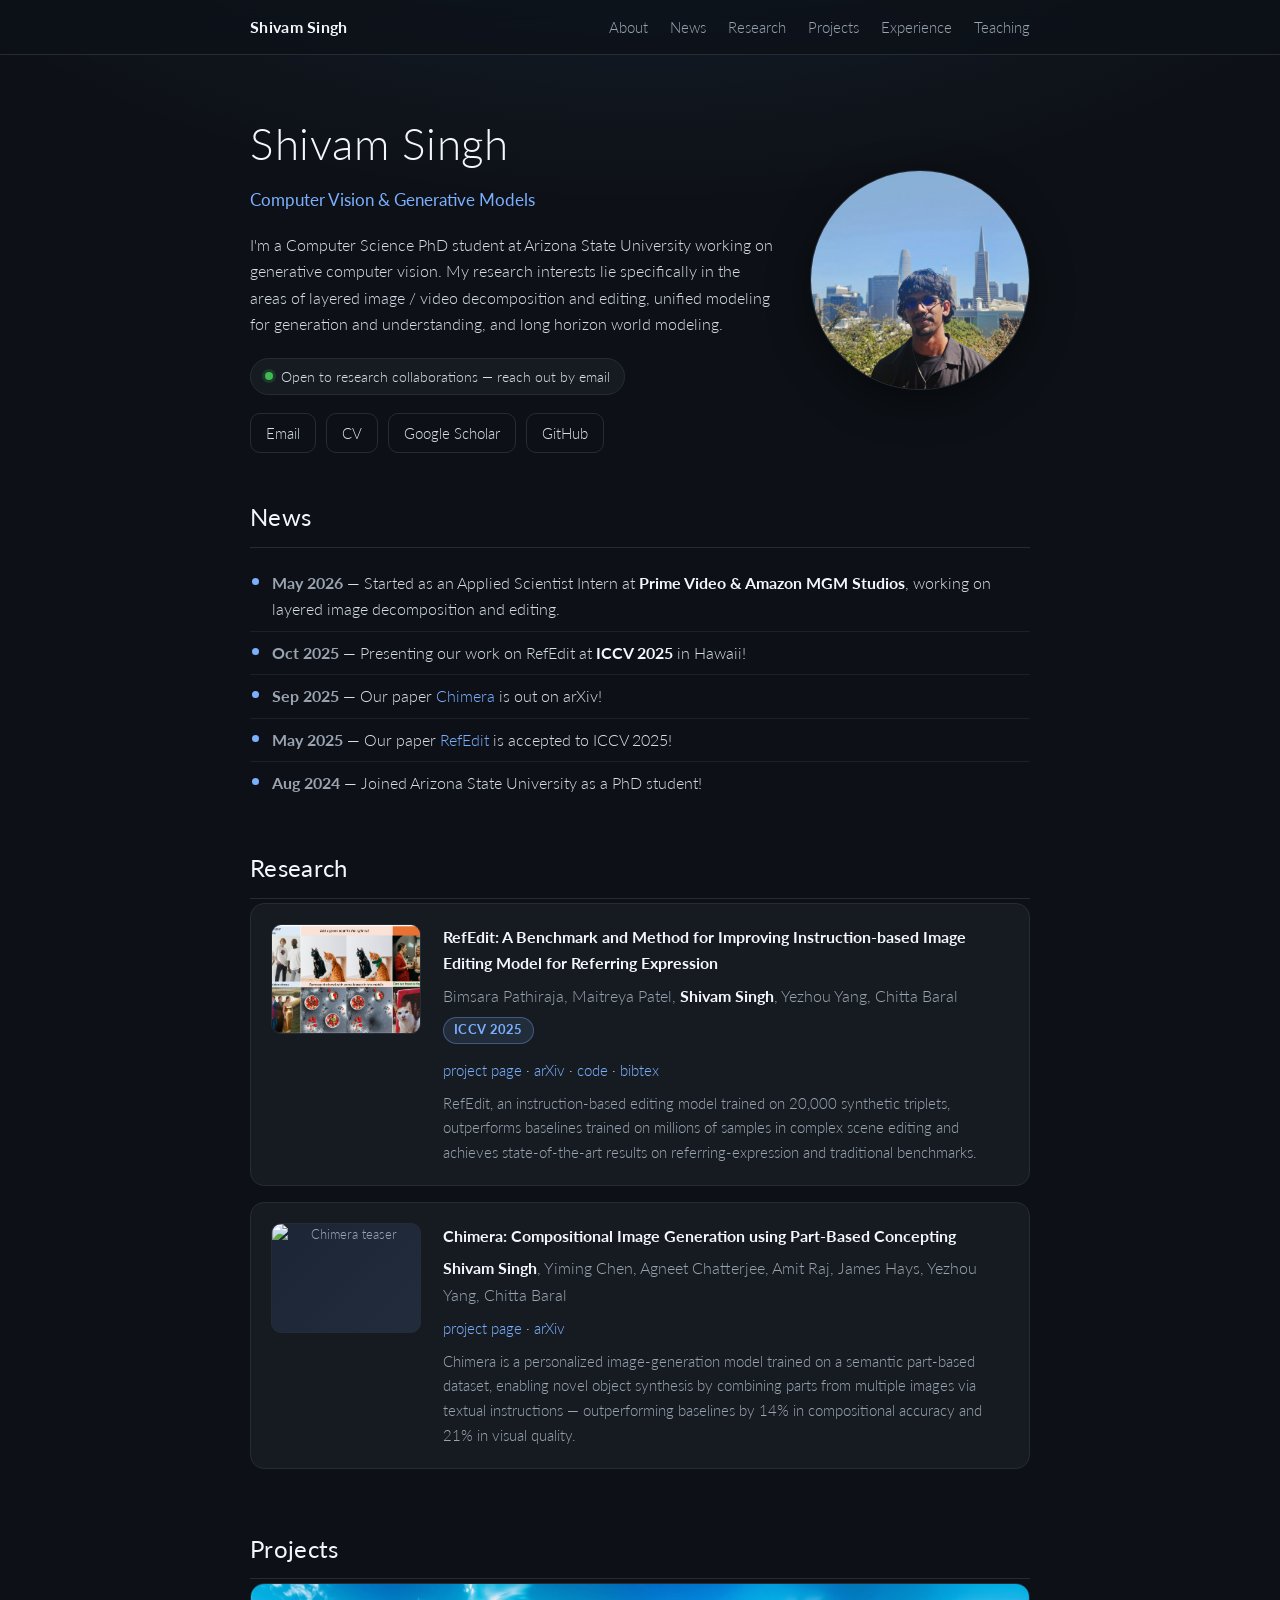
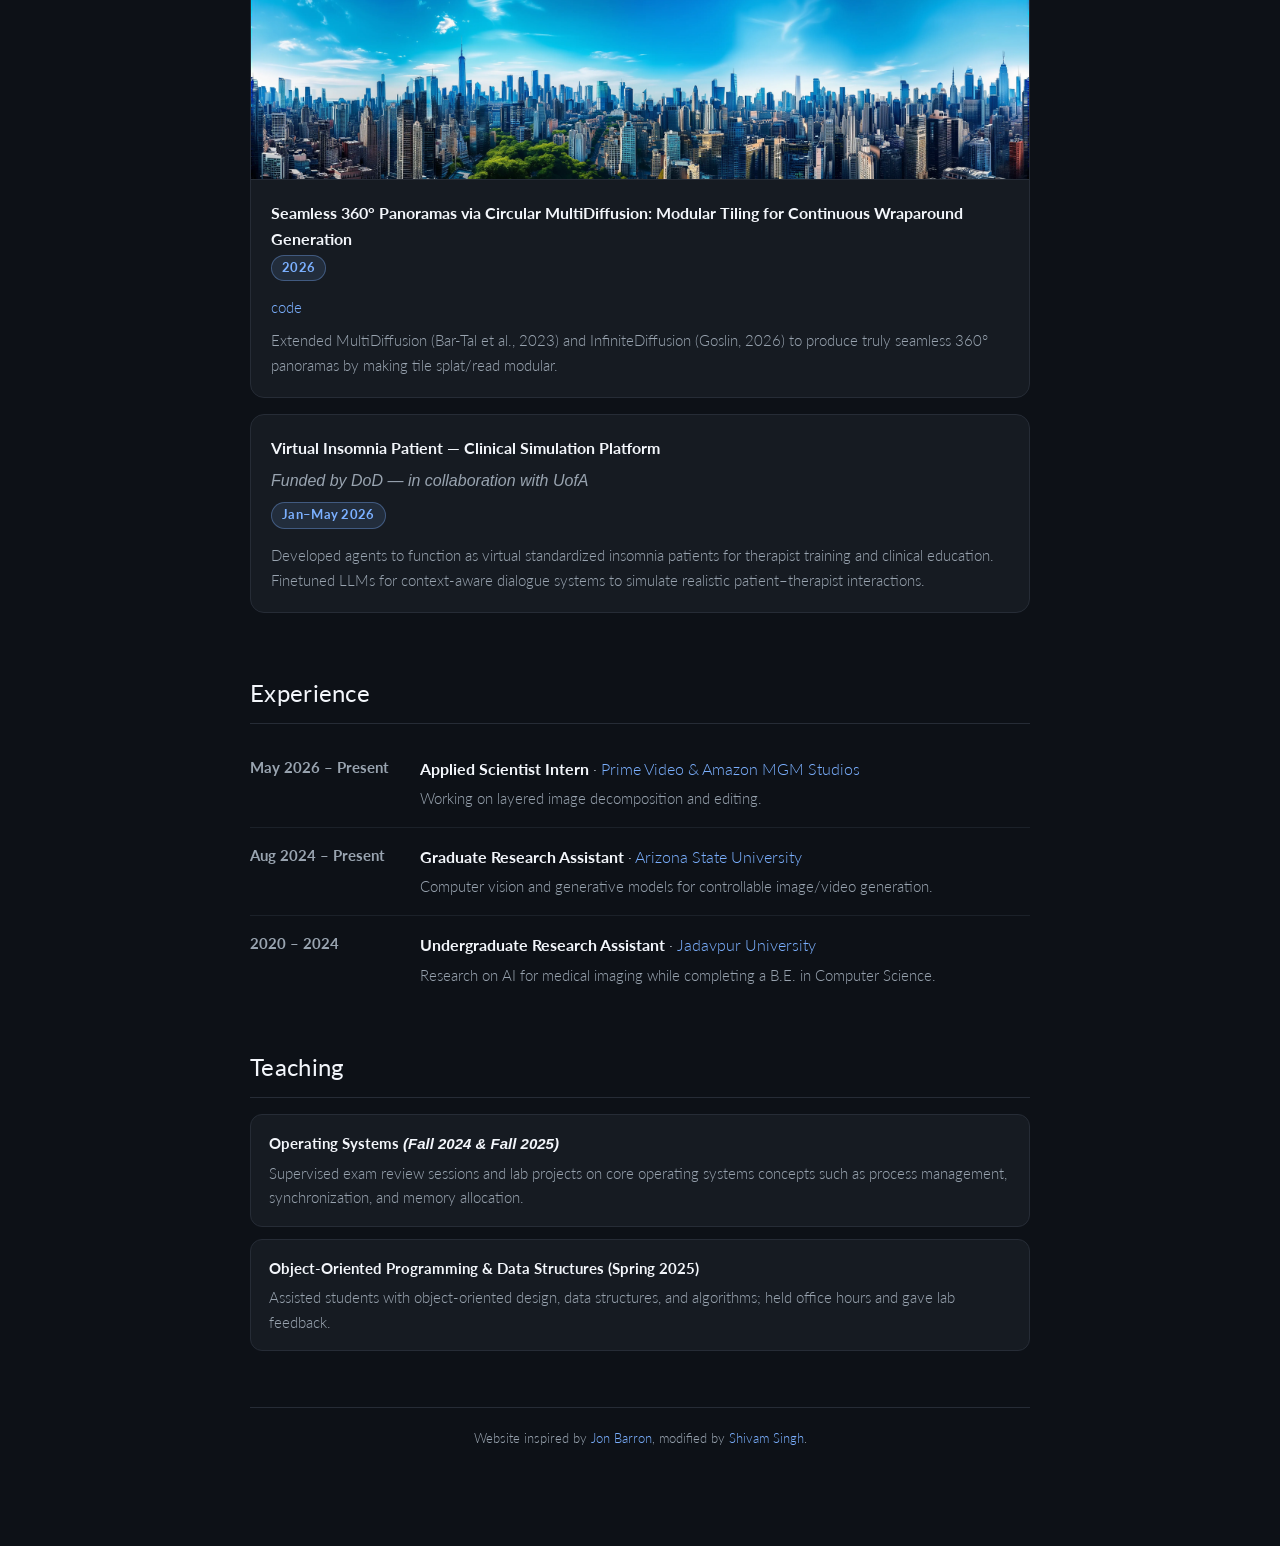
==== commit 331fda4a: "Merge preview redesign into index: add Projects section with full-width panorama teaser" ====
--- a/index.html
+++ b/index.html
@@ -259,6 +259,12 @@
     .project .plinks { font-size: 14.5px; }
     .project .plinks a { color: var(--accent); }
 
+    /* full-width teaser variant (image banner spans the whole card) */
+    .paper.has-teaser { flex-direction: column; gap: 0; padding: 0; overflow: hidden; }
+    .paper.has-teaser .teaser-wide { width: 100%; }
+    .paper.has-teaser .teaser-wide img { width: 100%; height: auto; display: block; border-bottom: 1px solid var(--border); }
+    .paper.has-teaser .info { padding: 20px; }
+
     /* ---------- Experience ---------- */
     .exp { list-style: none; margin: 16px 0 0; padding: 0; }
     .exp li {
@@ -325,6 +331,7 @@
         <a href="#about">About</a>
         <a href="#news">News</a>
         <a href="#research">Research</a>
+        <a href="#projects">Projects</a>
         <a href="#experience">Experience</a>
         <a href="#teaching">Teaching</a>
       </div>
@@ -347,8 +354,6 @@
           <a href="data/CV_shibu__Copy_.pdf">CV</a>
           <a href="https://scholar.google.com/citations?user=wT13mC4AAAAJ&hl=en">Google Scholar</a>
           <a href="https://github.com/shivamsingh-gpu/">GitHub</a>
-          <a class="placeholder" href="#">LinkedIn ↗ (add)</a>
-          <a class="placeholder" href="#">X / Twitter ↗ (add)</a>
         </div>
       </div>
       <div class="photo">
@@ -393,6 +398,30 @@
           <p class="summary">Chimera is a personalized image-generation model trained on a semantic part-based dataset, enabling novel object synthesis by combining parts from multiple images via textual instructions — outperforming baselines by 14% in compositional accuracy and 21% in visual quality.</p>
         </div>
       </div>
+    </section>
+
+    <!-- ============ PROJECTS ============ -->
+    <section id="projects">
+      <h2 class="section-title">Projects</h2>
+      <div class="paper has-teaser">
+        <div class="teaser-wide"><img src="images/image.webp" alt="Seamless 360° panorama teaser"></div>
+        <div class="info">
+    <a href="#"><span class="ptitle">Seamless 360° Panoramas via Circular MultiDiffusion: Modular Tiling for Continuous Wraparound Generation</span></a>
+    <p><span class="badge">2026</span></p>
+    <p class="plinks"><a href="https://github.com/shivamsingh-gpu/panoramic-multidiffusion">code</a></p>
+    <p class="summary">Extended MultiDiffusion (Bar-Tal et al., 2023) and InfiniteDiffusion (Goslin, 2026) to produce truly seamless 360° panoramas by making tile splat/read modular. </p>
+  </div>
+</div>
+
+      <div class="paper">
+  <div class="info">
+    <a href="#"><span class="ptitle">Virtual Insomnia Patient — Clinical Simulation Platform</span></a>
+    <p style="font-style: italic; color: var(--text-muted); margin: 6px 0;">Funded by DoD — in collaboration with UofA</p>
+    <p><span class="badge">Jan–May 2026</span></p>
+    <p class="summary">Developed agents to function as virtual standardized insomnia patients for therapist training and clinical education. Finetuned LLMs for context-aware dialogue systems to simulate realistic patient–therapist interactions.</p>
+  </div>
+</div>
+
     </section>
 
     <!-- ============ EXPERIENCE ============ -->
@@ -414,7 +443,7 @@
           </div>
         </li>
         <li>
-          <div class="when">20XX – 2024</div>
+          <div class="when">2020 – 2024</div>
           <div class="what">
             <span class="role">Undergraduate Research Assistant</span> · <span class="org">Jadavpur University</span>
             <p>Research on AI for medical imaging while completing a B.E. in Computer Science.</p>
@@ -428,7 +457,7 @@
       <h2 class="section-title">Teaching</h2>
       <ul class="teach">
         <li>
-          <strong>Operating Systems <italic> (Fall 2024 & Fall 2025)</italic></strong>
+          <strong>Operating Systems <em>(Fall 2024 &amp; Fall 2025)</em></strong>
           Supervised exam review sessions and lab projects on core operating systems concepts such as process management, synchronization, and memory allocation.
         </li>
         <li>
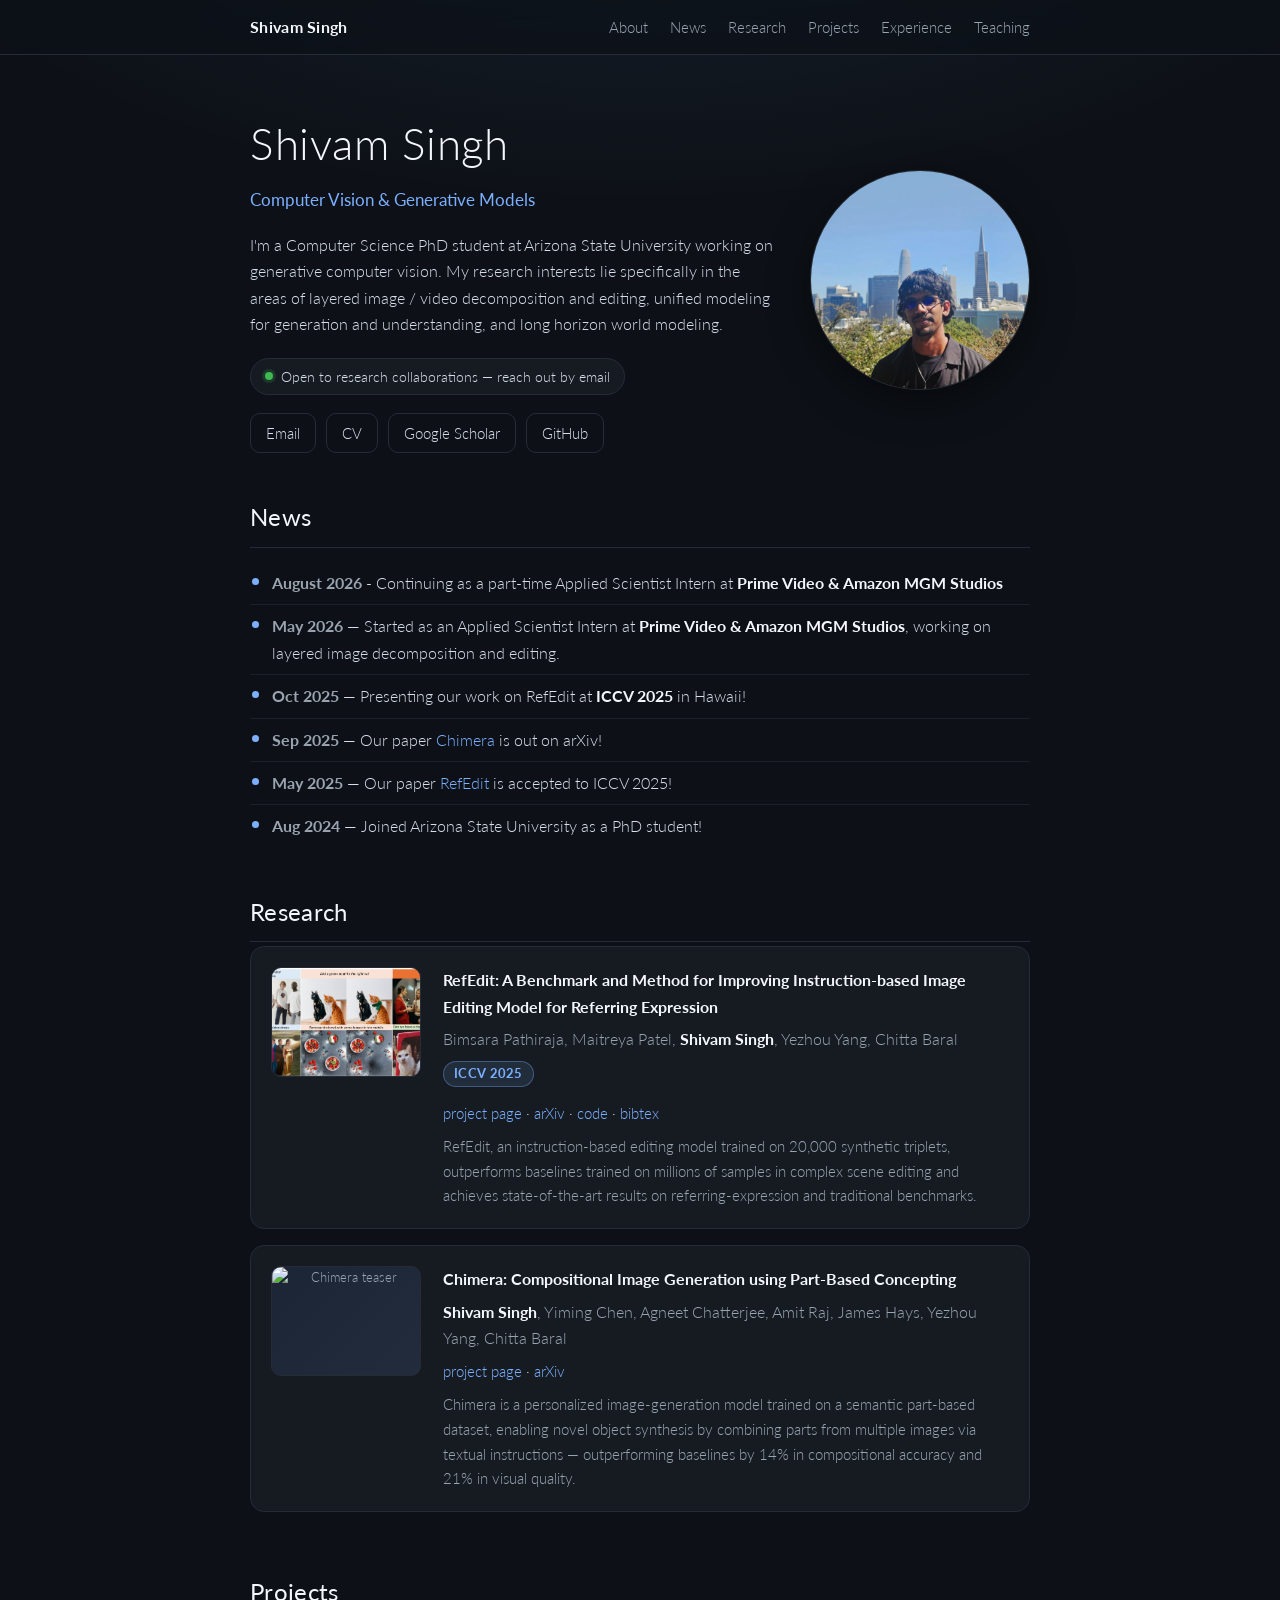
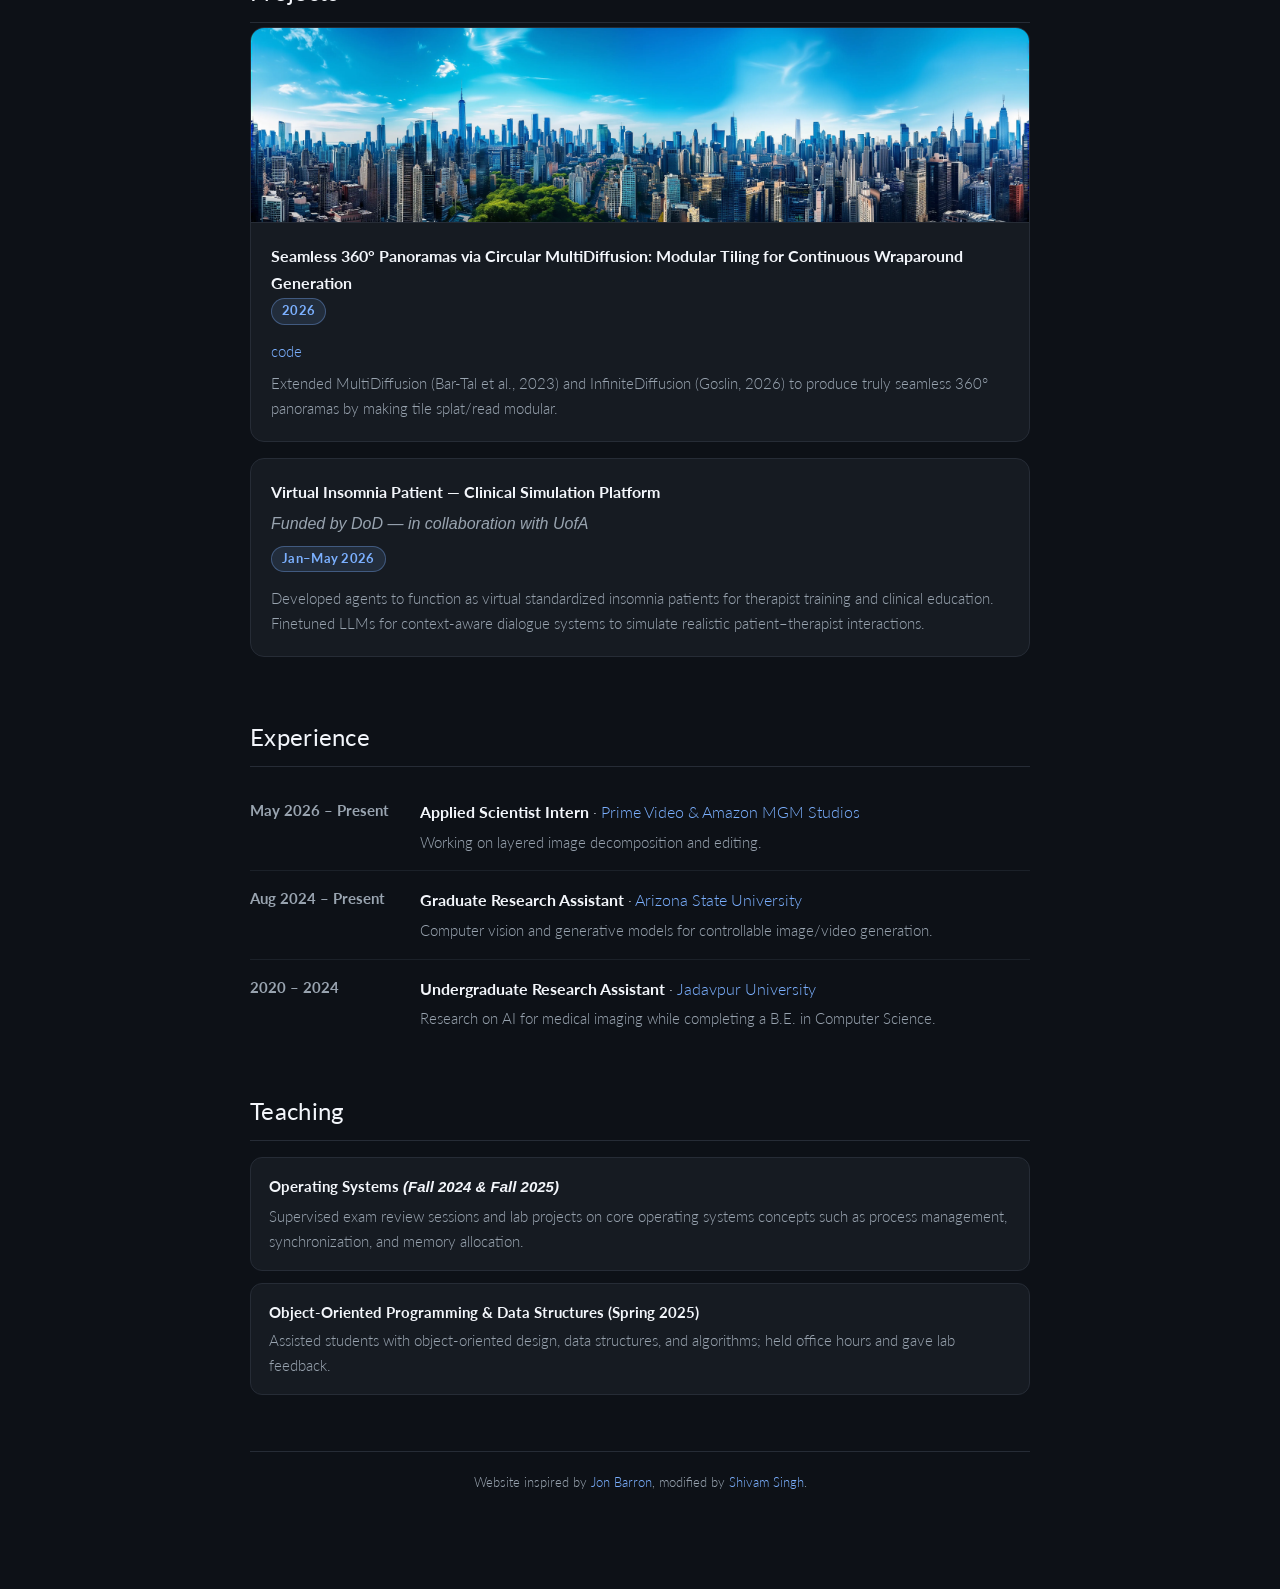
==== commit 6b1bb2f4: "updated" ====
--- a/index.html
+++ b/index.html
@@ -365,6 +365,7 @@
     <section id="news">
       <h2 class="section-title">News</h2>
       <ul class="news">
+        <li><span class="date">August 2026</span> - Continuing as a part-time Applied Scientist Intern at <strong>Prime Video &amp; Amazon MGM Studios</strong></li>
         <li><span class="date">May 2026</span> — Started as an Applied Scientist Intern at <strong>Prime Video &amp; Amazon MGM Studios</strong>, working on layered image decomposition and editing.</li>
         <li><span class="date">Oct 2025</span> — Presenting our work on RefEdit at <strong>ICCV 2025</strong> in Hawaii!</li>
         <li><span class="date">Sep 2025</span> — Our paper <a href="https://chimera-compositional-image-generation.vercel.app">Chimera</a> is out on arXiv!</li>
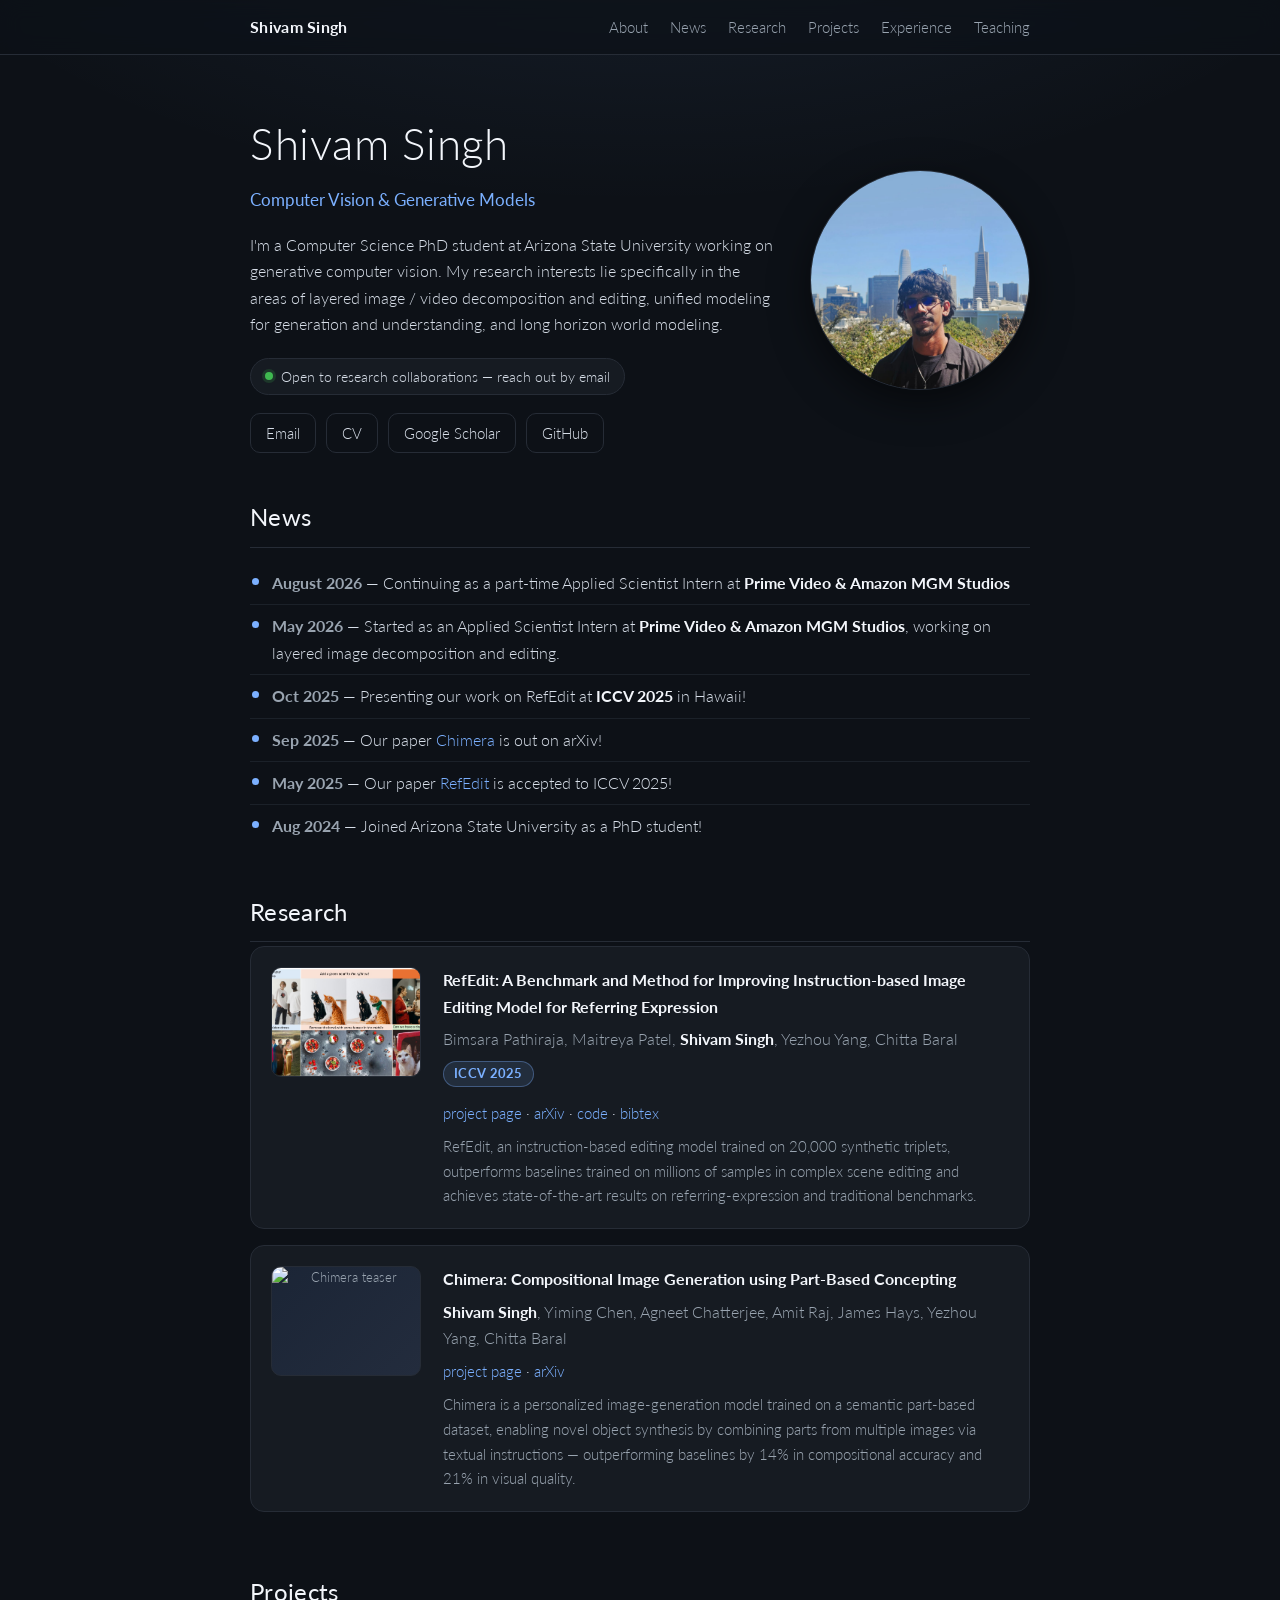
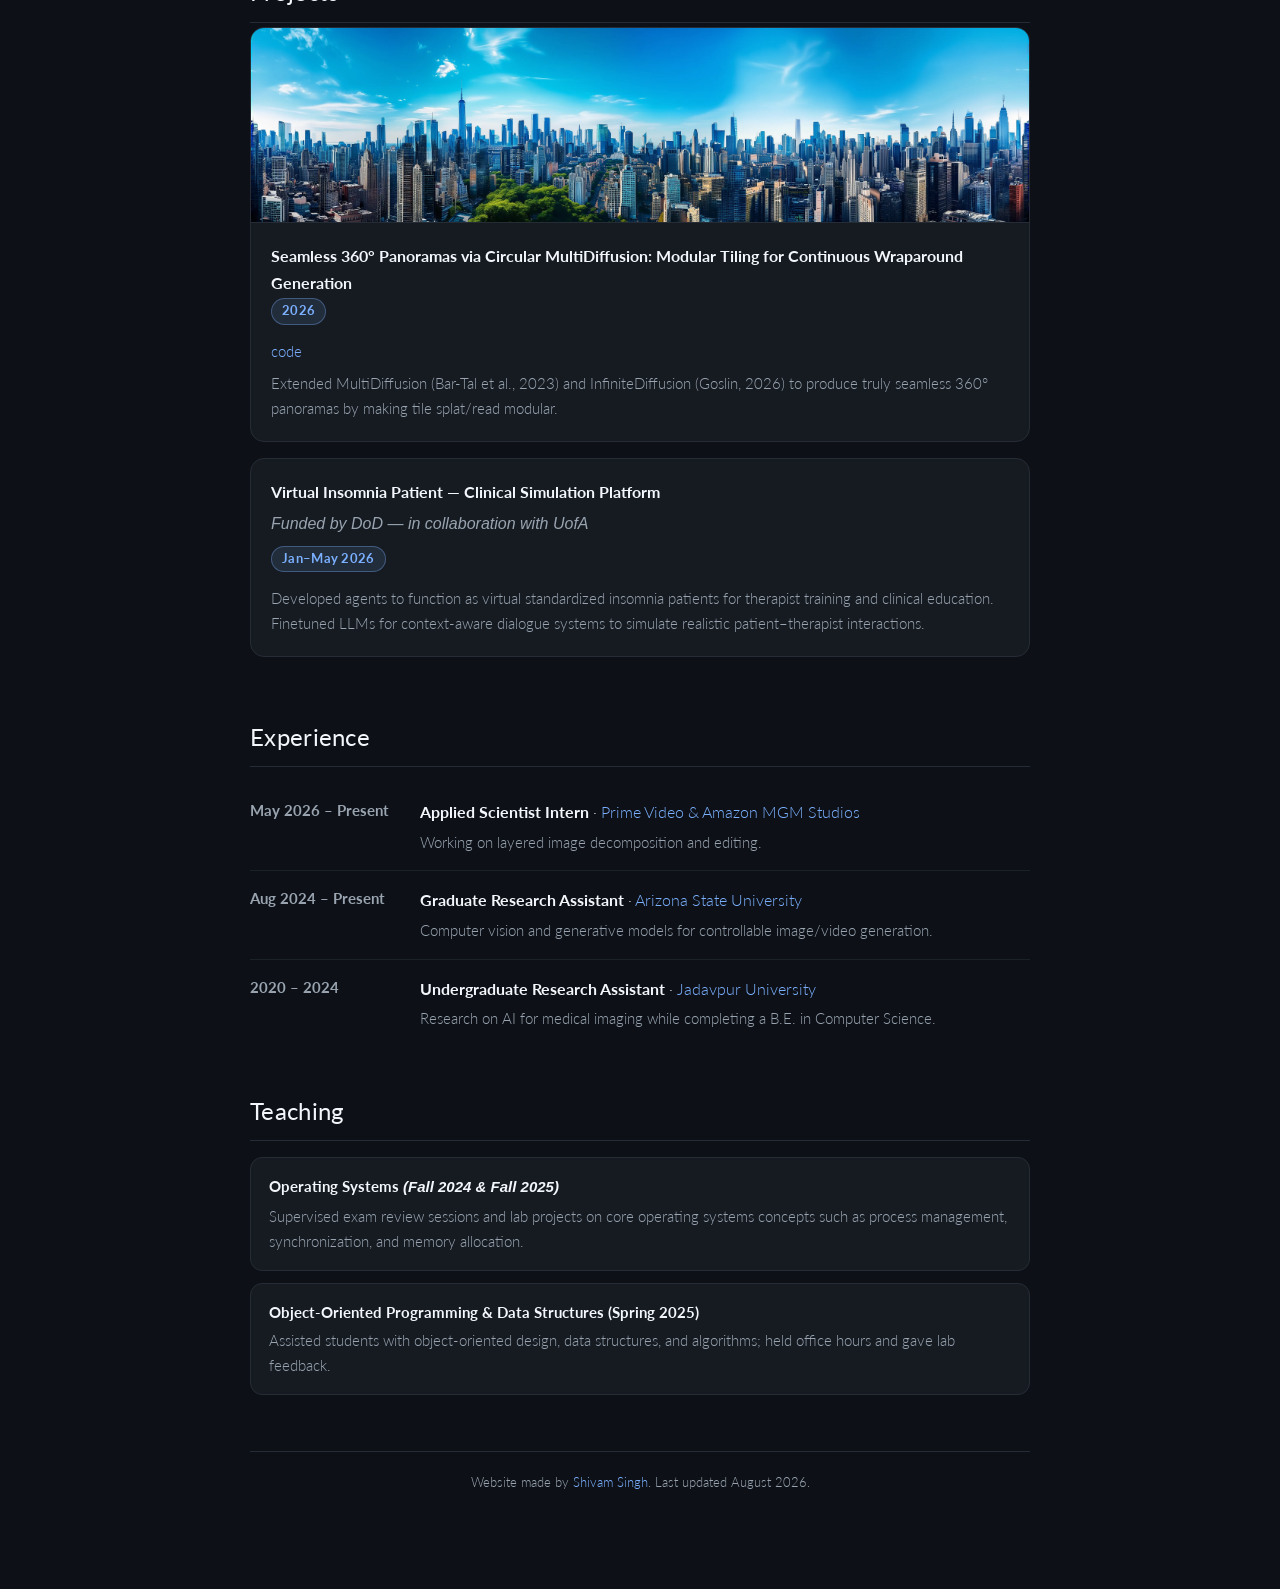
==== commit 5c61512b: "updated news" ====
--- a/index.html
+++ b/index.html
@@ -365,7 +365,7 @@
     <section id="news">
       <h2 class="section-title">News</h2>
       <ul class="news">
-        <li><span class="date">August 2026</span> - Continuing as a part-time Applied Scientist Intern at <strong>Prime Video &amp; Amazon MGM Studios</strong></li>
+        <li><span class="date">August 2026</span> — Continuing as a part-time Applied Scientist Intern at <strong>Prime Video &amp; Amazon MGM Studios</strong></li>
         <li><span class="date">May 2026</span> — Started as an Applied Scientist Intern at <strong>Prime Video &amp; Amazon MGM Studios</strong>, working on layered image decomposition and editing.</li>
         <li><span class="date">Oct 2025</span> — Presenting our work on RefEdit at <strong>ICCV 2025</strong> in Hawaii!</li>
         <li><span class="date">Sep 2025</span> — Our paper <a href="https://chimera-compositional-image-generation.vercel.app">Chimera</a> is out on arXiv!</li>
@@ -469,7 +469,7 @@
     </section>
 
     <footer>
-      Website inspired by <a href="http://jonbarron.github.io">Jon Barron</a>, modified by <a href="mailto:ssing631@asu.edu">Shivam Singh</a>.
+      Website made by <a href="mailto:ssing631@asu.edu">Shivam Singh</a>. Last updated August 2026. 
     </footer>
 
   </div>
